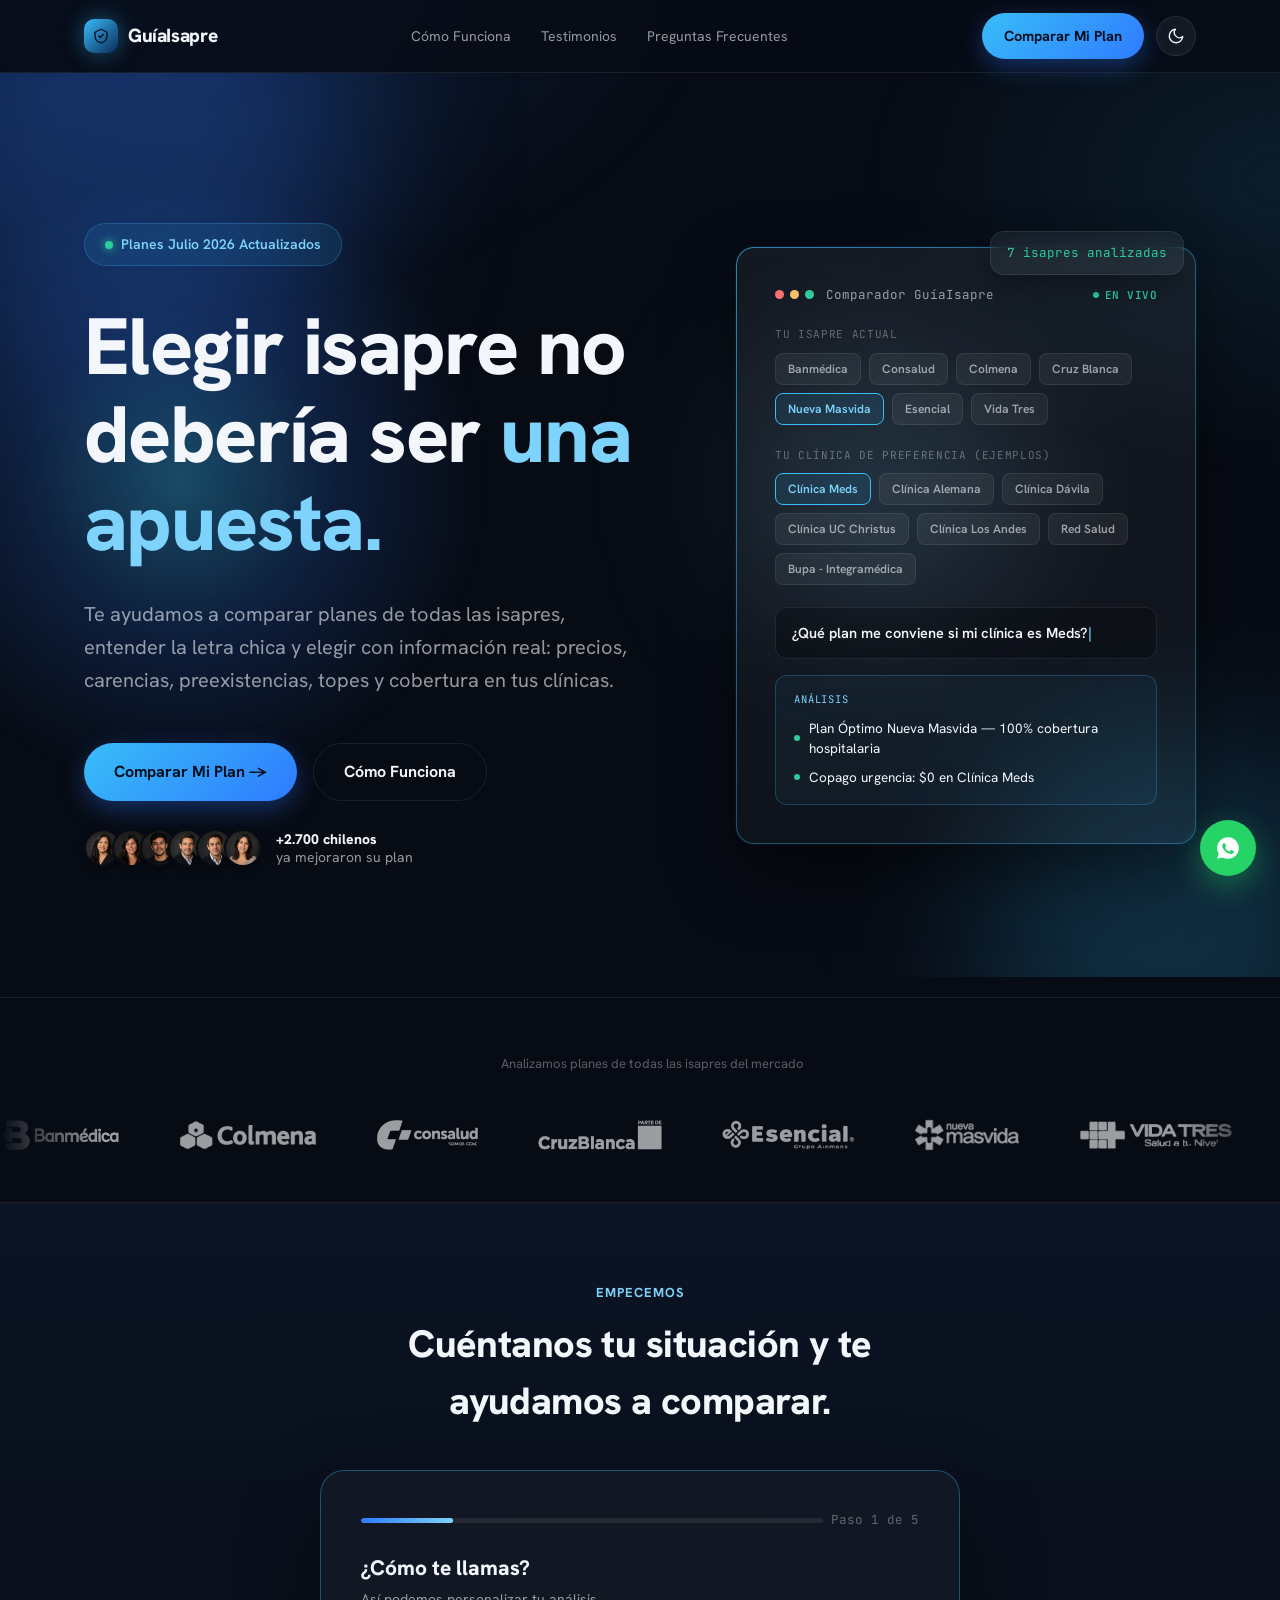
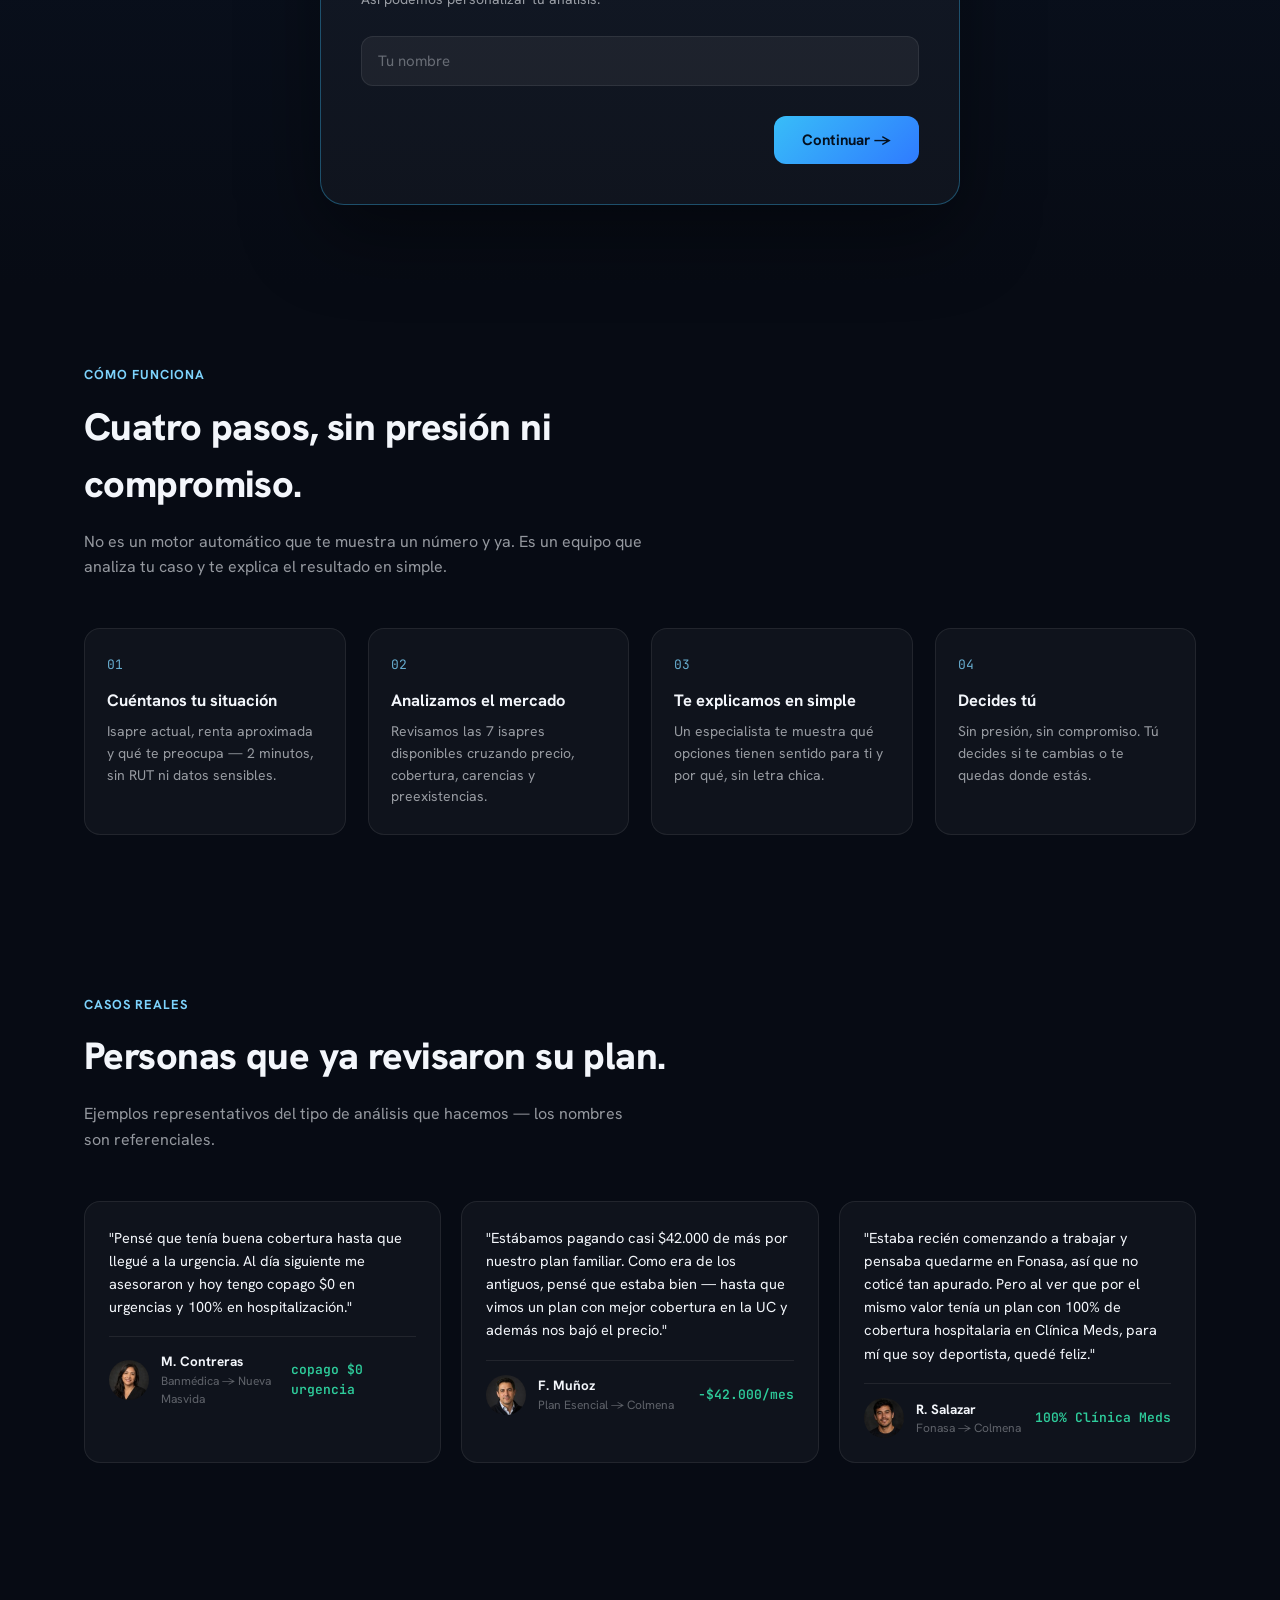
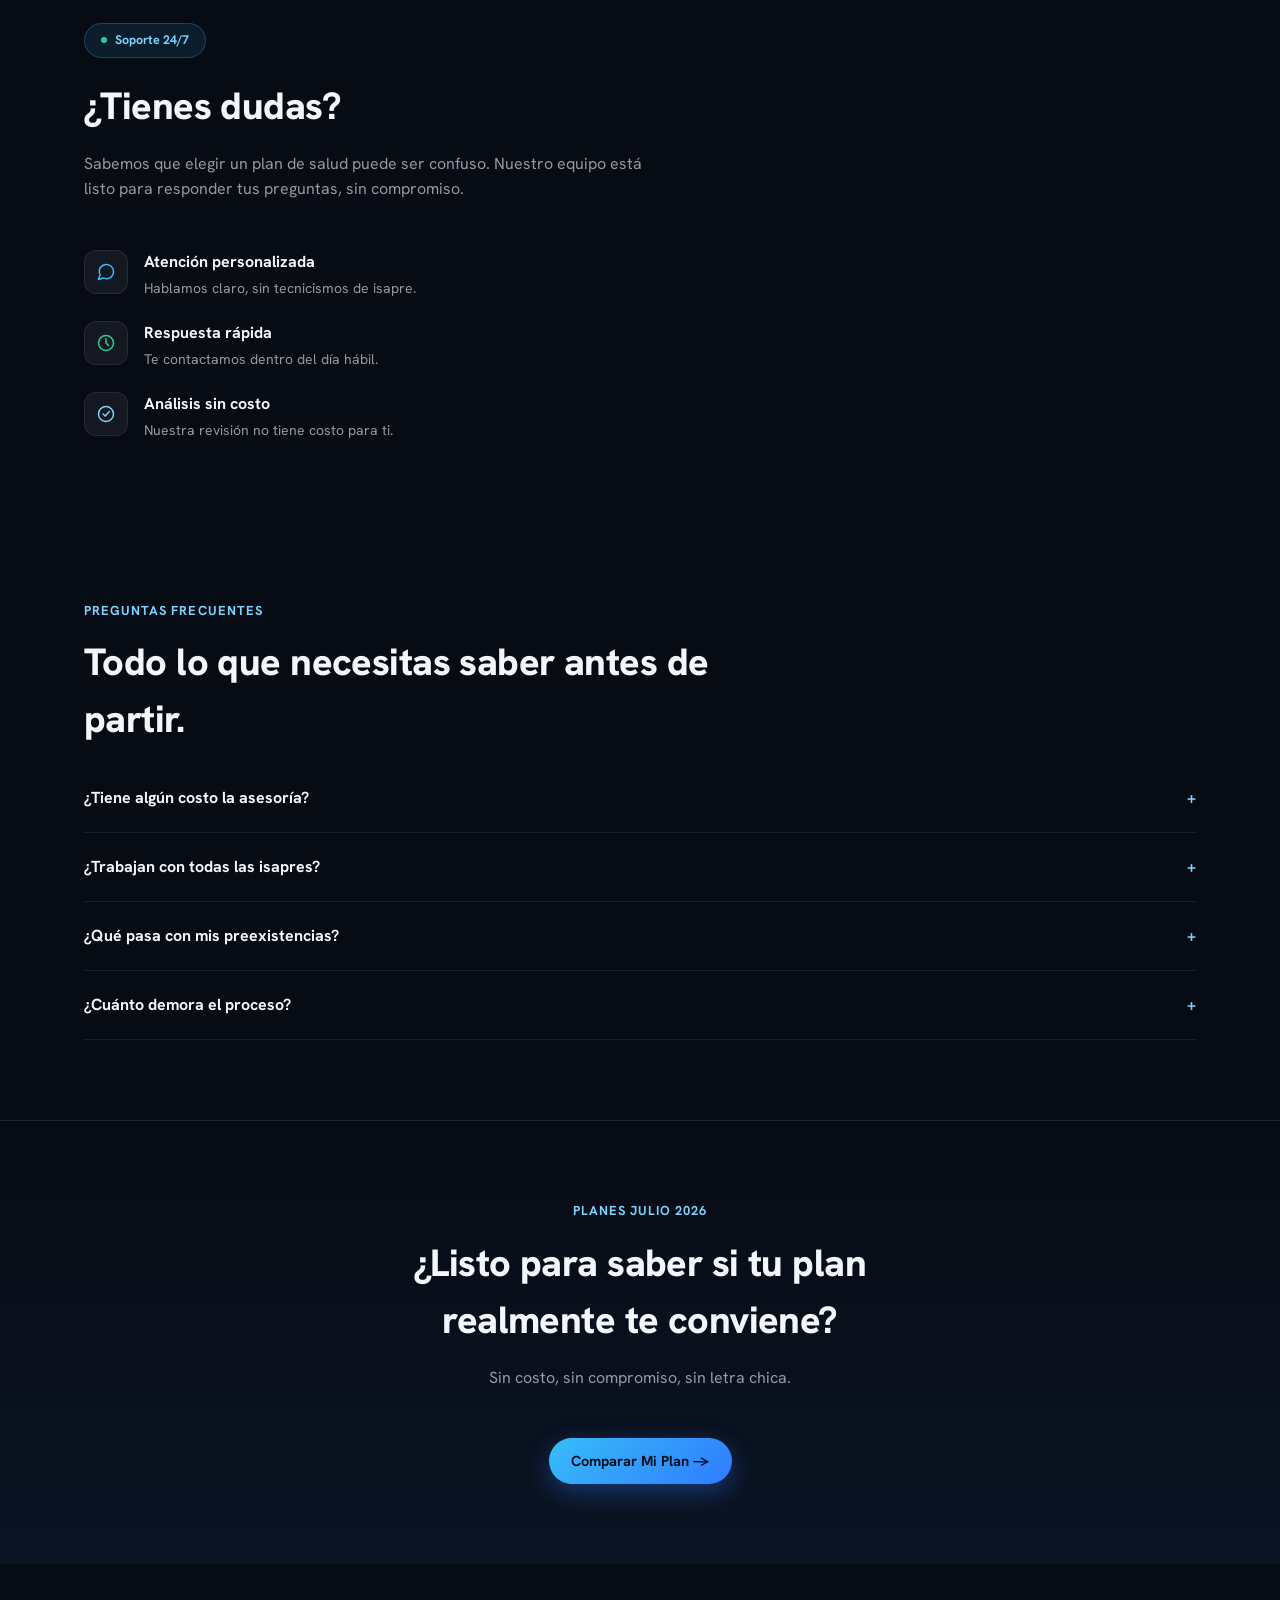
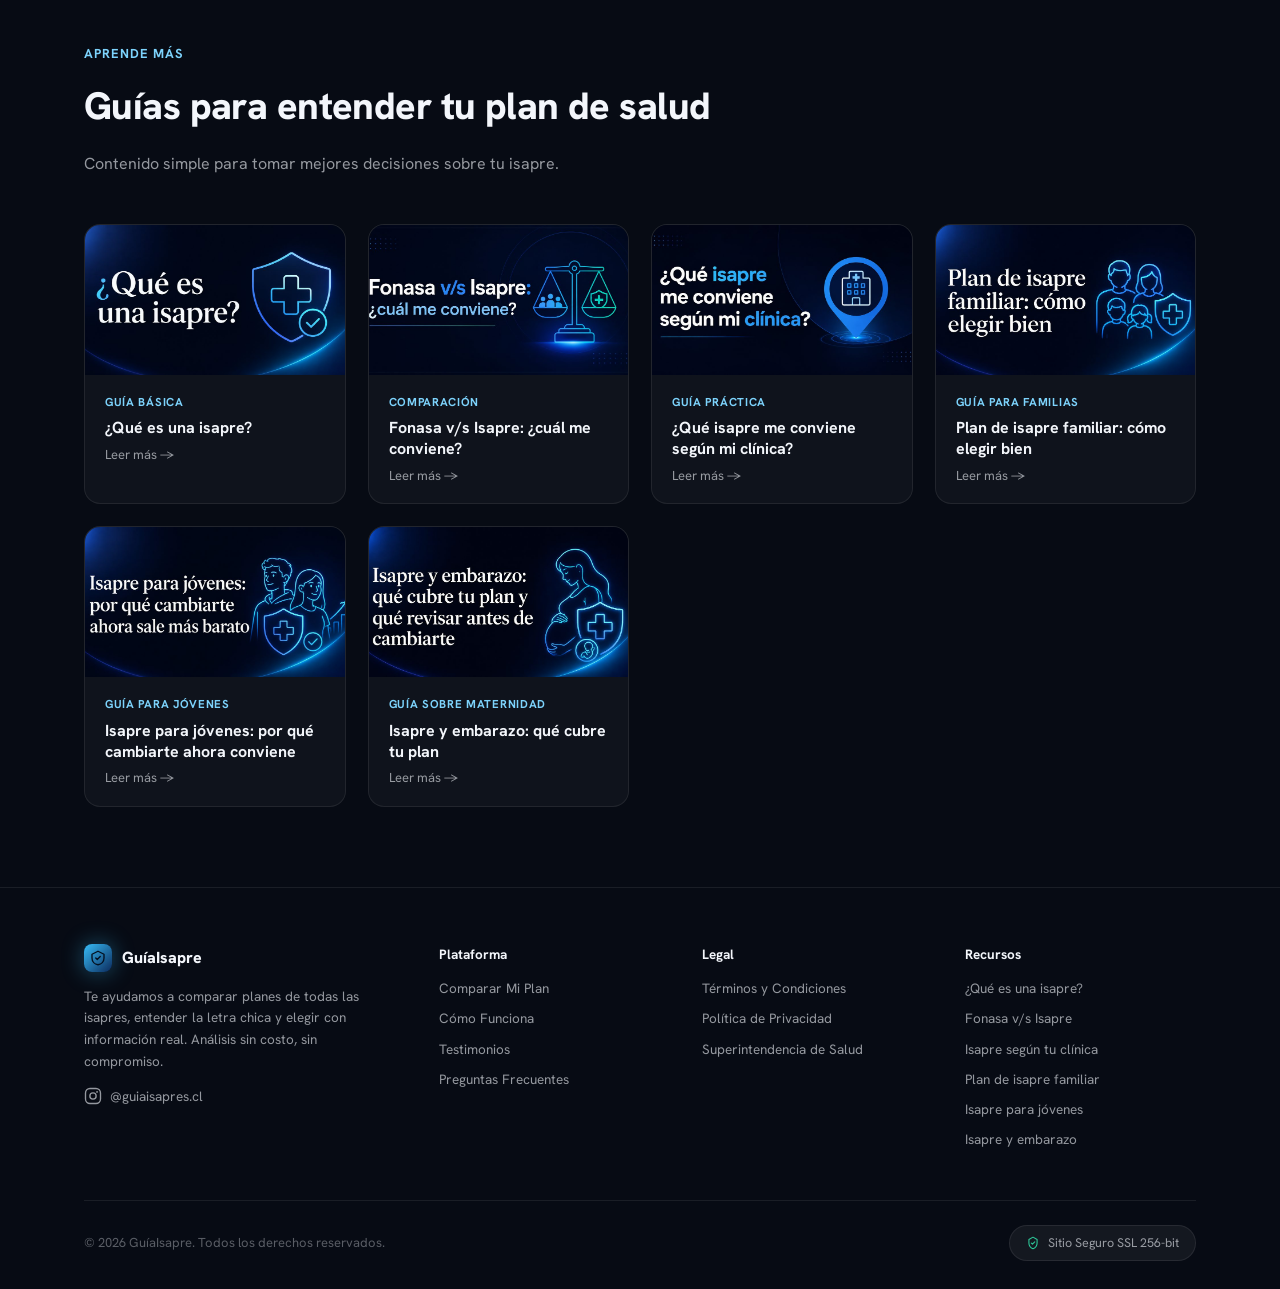
==== index.html @ 4c0edc44 "Agregar campo edad como primera pregunta del Paso 2 del wizard Input numerico requerido (18-99) ante" ====
<!DOCTYPE html>
<html lang="es">
<head>
<meta charset="UTF-8">
<meta name="viewport" content="width=device-width, initial-scale=1.0">
<meta name="description" content="GuíaIsapre — Compara todas las isapres del mercado con información real: precios, carencias, preexistencias, topes y cobertura en tus clínicas. Planes Julio 2026 actualizados.">
<title>GuíaIsapre — Elegir isapre no debería ser una apuesta</title>
<link rel="preconnect" href="https://fonts.googleapis.com">
<link rel="preconnect" href="https://fonts.gstatic.com" crossorigin>
<link href="https://fonts.googleapis.com/css2?family=Hanken+Grotesk:wght@300;400;500;600;700;800;900&family=JetBrains+Mono:wght@400;500&display=swap" rel="stylesheet">
<style>
:root{
  --bg:#070B14; --bg2:#0B1424; --panel:rgba(255,255,255,0.035); --panel2:rgba(255,255,255,0.055);
  --border:rgba(255,255,255,0.08); --border-b:rgba(56,189,248,0.35);
  --blue:#2F7BFF; --blue2:#38BDF8; --blue3:#7DD3FC; --blue-deep:#0B2A5C;
  --mint:#2ECC9B; --amber:#FBBF6B; --red:#F87171;
  --text:#F3F6FB; --muted:rgba(243,246,251,0.6); --muted2:rgba(243,246,251,0.35);
  --max:1160px; --font:"Hanken Grotesk",sans-serif; --mono:"JetBrains Mono",monospace;
  --radius:18px;
}
body.light-theme{
  --bg:#FFFFFF; --bg2:#FFFFFF; --panel:rgba(11,20,36,0.03); --panel2:rgba(11,20,36,0.045);
  --border:rgba(11,20,36,0.09); --border-b:rgba(47,123,255,0.35);
  --text:#0B1424; --muted:rgba(30,64,120,.75); --muted2:rgba(30,64,120,.5);
}
body.light-theme .plan-btn,
body.light-theme .btn-primary,
body.light-theme .plan-tag,
body.light-theme .toggle-btn.active{color:#fff}
*{margin:0;padding:0;box-sizing:border-box}
html{scroll-behavior:smooth}
body{background:var(--bg);color:var(--text);font-family:var(--font);line-height:1.5;overflow-x:hidden;-webkit-font-smoothing:antialiased}
body::before{content:"";position:fixed;inset:0;pointer-events:none;z-index:0;
  background:radial-gradient(ellipse 900px 600px at 15% -5%, rgba(47,123,255,.16), transparent 60%),
             radial-gradient(ellipse 700px 500px at 100% 20%, rgba(56,189,248,.10), transparent 60%);
}
body.light-theme::before{
  opacity:1;
  background:radial-gradient(ellipse 900px 600px at 15% -5%, rgba(47,123,255,.14), transparent 65%),
             radial-gradient(ellipse 700px 500px at 100% 20%, rgba(56,189,248,.10), transparent 65%);
}
body.light-theme .hero-glow{opacity:.55}
body.light-theme .glow-1{background:rgba(47,123,255,.22)}
body.light-theme .glow-2{background:rgba(56,189,248,.18)}
body.light-theme .glow-3{background:rgba(125,211,252,.16)}
body.light-theme .text-burst{opacity:.45;background:radial-gradient(circle, rgba(56,189,248,.28) 0%, rgba(47,123,255,.12) 35%, transparent 68%)}
body.light-theme .form-section{background:linear-gradient(180deg,#EAF3FF,#FFFFFF)}
body.light-theme .badge{background:rgba(47,123,255,.12);border-color:rgba(47,123,255,.3)}
body.light-theme .badge{color:#1D4ED8}
.wrap{max-width:var(--max);margin:0 auto;padding:0 24px;position:relative;z-index:2}
a{color:inherit;text-decoration:none}
[id]{scroll-margin-top:90px}
img,svg{display:block}
button{font-family:var(--font)}

/* NAV */
nav{position:sticky;top:0;z-index:50;backdrop-filter:blur(16px);background:rgba(7,11,20,.75);border-bottom:1px solid var(--border)}
body.light-theme nav{background:rgba(255,255,255,.85)}
.nav-inner{display:flex;align-items:center;justify-content:space-between;height:72px}
.logo{display:flex;align-items:center;gap:10px;font-weight:800;font-size:19px;letter-spacing:-.02em}
.logo-mark{width:34px;height:34px;border-radius:10px;background:linear-gradient(135deg,var(--blue2),var(--blue-deep));display:grid;place-items:center;box-shadow:0 0 22px rgba(56,189,248,.4)}
.logo-mark svg{width:18px;height:18px}
.nav-links{display:flex;align-items:center;gap:30px}
.nav-links a{font-size:14px;color:var(--muted);transition:color .2s}
.nav-links a:hover{color:var(--text)}
.nav-cta{display:flex;align-items:center;gap:12px}
.theme-toggle{width:40px;height:40px;border-radius:50%;border:1px solid var(--border);background:var(--panel2);color:var(--text);display:grid;place-items:center;cursor:pointer;transition:all .2s}
.theme-toggle:hover{border-color:var(--border-b)}
.theme-toggle svg{width:18px;height:18px}
.btn{display:inline-flex;align-items:center;gap:8px;font-weight:700;font-size:14.5px;border-radius:999px;padding:12px 22px;cursor:pointer;border:none;transition:all .2s;white-space:nowrap}
.btn-primary{background:linear-gradient(135deg,var(--blue2),var(--blue));color:#04101F;box-shadow:0 8px 24px rgba(47,123,255,.35)}
.btn-primary:hover{transform:translateY(-1px);box-shadow:0 10px 30px rgba(47,123,255,.5)}
.btn-ghost{background:transparent;color:var(--text);border:1px solid var(--border)}
.btn-ghost:hover{border-color:var(--border-b);background:var(--panel)}
@media(max-width:860px){.nav-links{display:none}}

/* HERO */
.hero{padding:150px 0 110px;position:relative;overflow:hidden;min-height:92vh;display:flex;align-items:center}
.hero-glow{position:absolute;border-radius:50%;filter:blur(80px);pointer-events:none;z-index:0}
.glow-1{width:480px;height:480px;background:rgba(47,123,255,.28);top:-160px;left:-120px;animation:float1 14s ease-in-out infinite}
.glow-2{width:380px;height:380px;background:rgba(56,189,248,.2);bottom:-140px;right:-80px;animation:float2 17s ease-in-out infinite}
.glow-3{width:280px;height:280px;background:rgba(125,211,252,.16);top:30%;right:20%;animation:float3 20s ease-in-out infinite}
.text-burst{position:absolute;width:640px;height:640px;left:-140px;top:10%;background:radial-gradient(circle, rgba(56,189,248,.35) 0%, rgba(47,123,255,.16) 35%, transparent 68%);pointer-events:none;z-index:0;animation:pulse 6s ease-in-out infinite}
@keyframes pulse{0%,100%{opacity:.7;transform:scale(1)}50%{opacity:1;transform:scale(1.08)}}
@keyframes float1{0%,100%{transform:translate(0,0)}50%{transform:translate(40px,50px)}}
@keyframes float2{0%,100%{transform:translate(0,0)}50%{transform:translate(-35px,-40px)}}
@keyframes float3{0%,100%{transform:translate(0,0) scale(1)}50%{transform:translate(-25px,30px) scale(1.15)}}
.particles{position:absolute;inset:0;z-index:0;pointer-events:none}
.particle{position:absolute;border-radius:50%;background:var(--blue3);opacity:0;animation:drift linear infinite}
@keyframes drift{
  0%{opacity:0;transform:translateY(0)}
  10%{opacity:.7}
  90%{opacity:.5}
  100%{opacity:0;transform:translateY(-140px)}
}
.hero-grid{display:grid;grid-template-columns:1.1fr .9fr;gap:70px;align-items:center;position:relative;z-index:2}
@media(max-width:960px){.hero-grid{grid-template-columns:1fr}}
.badge{display:inline-flex;align-items:center;gap:8px;font-size:14px;font-weight:600;color:var(--blue3);background:rgba(56,189,248,.1);border:1px solid rgba(56,189,248,.25);padding:10px 20px;border-radius:999px;margin-bottom:36px}
.badge .dot{width:8px;height:8px;border-radius:50%;background:var(--mint);box-shadow:0 0 8px var(--mint)}
h1{font-size:clamp(44px,6.4vw,80px);font-weight:800;line-height:1.1;letter-spacing:-.02em;margin-bottom:32px}
h1 .accent{color:var(--blue3)}
.hero p.sub{font-size:20px;color:var(--muted);max-width:560px;margin-bottom:46px;line-height:1.65}
.hero-ctas{display:flex;gap:16px;flex-wrap:wrap;margin-bottom:8px}
.hero-ctas .btn{padding:16px 30px;font-size:16px}
.social-proof{display:flex;align-items:center;gap:14px;margin-top:28px}
.social-proof .avatars{display:flex}
.social-proof .avatars img{width:38px;height:38px;border-radius:50%;object-fit:cover;border:2px solid var(--bg);margin-left:-10px;box-shadow:0 2px 6px rgba(0,0,0,.4)}
.social-proof .avatars img:first-child{margin-left:0}
.social-proof-text{font-size:14px;color:var(--muted);line-height:1.3}
.social-proof-text strong{color:var(--text);font-weight:800}

/* PLAN CARD */
.card-wrap{position:relative}
.plan-card{background:linear-gradient(180deg,var(--panel2),var(--panel));border:1px solid var(--border-b);border-radius:var(--radius);padding:38px;box-shadow:0 30px 70px rgba(0,0,0,.45),0 0 0 1px rgba(56,189,248,.06);max-width:460px;margin-left:auto;position:relative}
.plan-card::before{content:"";position:absolute;inset:-1px;border-radius:var(--radius);padding:1px;background:linear-gradient(135deg,rgba(56,189,248,.5),transparent 60%);-webkit-mask:linear-gradient(#000 0 0) content-box,linear-gradient(#000 0 0);-webkit-mask-composite:xor;mask-composite:exclude;pointer-events:none}
.plan-toggle{display:flex;gap:6px;background:rgba(255,255,255,.04);border:1px solid var(--border);border-radius:12px;padding:5px;margin-bottom:22px}
.toggle-btn{flex:1;background:transparent;border:none;border-radius:9px;padding:10px 8px;font-size:12.5px;font-weight:700;color:var(--muted);cursor:pointer;transition:all .2s;font-family:var(--font)}
.toggle-btn.active{background:linear-gradient(135deg,var(--blue2),var(--blue));color:#04101F}
.plan-title,.plan-price .num,.plan-items{transition:opacity .2s ease}
.fade{opacity:0}

/* TERMINAL WIDGET */
.term-top{display:flex;align-items:center;gap:12px;margin-bottom:22px}
.term-dots{display:flex;gap:6px}
.term-dots span{width:9px;height:9px;border-radius:50%;background:rgba(255,255,255,.18)}
.term-dots span:nth-child(1){background:#F87171}
.term-dots span:nth-child(2){background:#FBBF6B}
.term-dots span:nth-child(3){background:#2ECC9B}
.term-title{font-family:var(--mono);font-size:12.5px;color:var(--muted);flex:1}
.term-live{display:flex;align-items:center;gap:6px;font-family:var(--mono);font-size:11px;font-weight:600;color:var(--mint);letter-spacing:.04em}
.live-dot{width:6px;height:6px;border-radius:50%;background:var(--mint);animation:blink 1.4s ease-in-out infinite}
@keyframes blink{0%,100%{opacity:1}50%{opacity:.25}}
.term-label{font-family:var(--mono);font-size:11px;color:var(--muted2);letter-spacing:.06em;margin-bottom:10px}
.isapre-tabs{display:flex;gap:8px;flex-wrap:wrap;margin-bottom:22px}
.tab-chip{background:var(--panel2);border:1px solid var(--border);border-radius:8px;padding:7px 12px;font-size:12px;font-weight:600;color:var(--muted);cursor:pointer;transition:all .2s;font-family:var(--font)}
.tab-chip.active{border-color:var(--blue2);color:var(--blue3);background:rgba(56,189,248,.1)}
#isapreTabsTop .tab-chip{cursor:default}
.term-question{background:rgba(0,0,0,.25);border:1px solid var(--border);border-radius:12px;padding:14px 16px;font-size:14.5px;font-weight:600;color:var(--text);margin-bottom:16px;min-height:24px}
body.light-theme .term-question{background:rgba(11,20,36,.04)}
.q-mark{color:var(--blue3);font-weight:800;margin-right:6px}
.cursor{display:inline-block;color:var(--blue3);animation:blink 1s step-end infinite;margin-left:1px}
.term-answer{border:1px solid rgba(56,189,248,.25);background:rgba(56,189,248,.05);border-radius:12px;padding:16px 18px;min-height:110px}
.term-answer-label{font-family:var(--mono);font-size:10.5px;color:var(--blue3);letter-spacing:.08em;margin-bottom:10px}
.answer-lines{display:flex;flex-direction:column;gap:9px}
.answer-line{display:flex;align-items:center;gap:9px;font-size:13.5px;color:var(--text);opacity:0;transform:translateY(4px);animation:lineIn .4s ease forwards}
@keyframes lineIn{to{opacity:1;transform:translateY(0)}}
.answer-line .dot-ok{width:6px;height:6px;border-radius:50%;background:var(--mint);flex-shrink:0}
.plan-name{font-size:12.5px;color:var(--muted);text-transform:uppercase;letter-spacing:.06em;font-weight:600;margin-bottom:4px}
.plan-title-row{display:flex;justify-content:space-between;align-items:flex-end;margin-bottom:20px}
.plan-title{font-size:22px;font-weight:800}
.plan-price{text-align:right}
.plan-price .num{font-family:var(--mono);font-size:22px;font-weight:600;color:var(--blue3)}
.plan-price .per{font-size:12px;color:var(--muted2);display:block}
.plan-items{display:flex;flex-direction:column;gap:12px;margin-bottom:20px}
.plan-item{display:flex;align-items:center;gap:10px;font-size:14px;color:var(--text)}
.plan-check{width:20px;height:20px;border-radius:50%;background:rgba(46,204,155,.15);display:grid;place-items:center;flex-shrink:0}
.plan-check svg{width:11px;height:11px}
.plan-btn{width:100%;background:linear-gradient(135deg,var(--blue2),var(--blue));border:none;border-radius:12px;padding:13px;font-size:14.5px;font-weight:700;color:#04101F;display:flex;align-items:center;justify-content:center;gap:8px;cursor:pointer;box-shadow:0 8px 20px rgba(47,123,255,.3);transition:all .2s}
.plan-btn:hover{transform:translateY(-1px);box-shadow:0 10px 26px rgba(47,123,255,.45)}
.floater{position:absolute;background:var(--panel2);border:1px solid var(--border);border-radius:14px;padding:12px 16px;font-size:12.5px;color:var(--muted);backdrop-filter:blur(10px);box-shadow:0 10px 30px rgba(0,0,0,.35)}
.floater-1{top:-18px;left:-24px;display:flex;align-items:center;gap:8px}
.floater-1 .x{color:var(--red);font-weight:800}
.floater-2{top:-16px;right:12px;font-family:var(--mono);color:var(--mint)}
@media(max-width:960px){.plan-card{margin:0 auto}.floater{display:none}}

/* SECTION SHARED */
section{padding:80px 0}
.eyebrow{font-size:13px;font-weight:700;color:var(--blue3);text-transform:uppercase;letter-spacing:.08em;margin-bottom:14px}
h2{font-size:clamp(26px,3.4vw,38px);font-weight:800;letter-spacing:-.015em;margin-bottom:16px;max-width:640px}
.section-sub{color:var(--muted);font-size:16px;max-width:560px;margin-bottom:48px;line-height:1.6}

/* COMO FUNCIONA */
.steps{display:grid;grid-template-columns:repeat(4,1fr);gap:22px}
@media(max-width:960px){.steps{grid-template-columns:1fr 1fr}}
@media(max-width:560px){.steps{grid-template-columns:1fr}}
.step{background:var(--panel);border:1px solid var(--border);border-radius:16px;padding:26px 22px;position:relative}
.step-num{font-family:var(--mono);font-size:13px;color:var(--blue3);margin-bottom:14px;opacity:.8}
.step h3{font-size:16.5px;font-weight:700;margin-bottom:8px}
.step p{font-size:14px;color:var(--muted);line-height:1.55}

/* ISAPRES STRIP */
.isapre-strip{border-top:1px solid var(--border);border-bottom:1px solid var(--border);padding:56px 0 50px;margin-top:20px;overflow:hidden}
.isapre-strip .wrap{display:flex;align-items:center;gap:28px;flex-wrap:wrap;justify-content:space-between;margin-bottom:44px}
.isapre-strip .label{font-size:13px;color:var(--muted2);white-space:nowrap;padding-left:24px;text-align:center;width:100%}
.marquee-outer{overflow:hidden;width:100%;mask-image:linear-gradient(90deg,transparent,#000 8%,#000 92%,transparent);-webkit-mask-image:linear-gradient(90deg,transparent,#000 8%,#000 92%,transparent)}
.marquee-track{display:flex;align-items:center;gap:56px;width:max-content;animation:marquee 22s linear infinite}
.marquee-track img{height:34px;width:auto;filter:brightness(0) invert(1);opacity:.6;transition:opacity .2s;flex-shrink:0}
body.light-theme .marquee-track img{filter:brightness(0) invert(0);opacity:.55}
body.light-theme .opt,
body.light-theme .step,
body.light-theme .test-card,
body.light-theme .blog-card,
body.light-theme .tab-chip,
body.light-theme .form-shell,
body.light-theme .plan-card,
body.light-theme .term-answer,
body.light-theme .faq-item,
body.light-theme .field-input,
body.light-theme .dudas-icon,
body.light-theme .theme-toggle{
  background:rgba(47,123,255,.05);
  border-color:rgba(47,123,255,.18);
  box-shadow:0 2px 10px rgba(47,123,255,.05);
}
body.light-theme .opt.selected{background:rgba(47,123,255,.06);border-color:var(--blue2);box-shadow:0 0 0 1px var(--blue2) inset}
body.light-theme .tab-chip.active{background:rgba(47,123,255,.08);border-color:var(--blue2)}
body.light-theme .isapre-strip{border-color:rgba(11,20,36,.08)}
.marquee-track img:hover{opacity:.95}
@keyframes marquee{from{transform:translateX(0)}to{transform:translateX(-50%)}}

/* FORM */
.form-section{background:linear-gradient(180deg,var(--bg2),var(--bg))}
.form-shell{max-width:640px;margin:0 auto;background:var(--panel);border:1px solid var(--border-b);border-radius:24px;padding:40px;box-shadow:0 30px 80px rgba(0,0,0,.4)}
@media(max-width:640px){.form-shell{padding:26px 20px}}
.progress-row{display:flex;align-items:center;gap:8px;margin-bottom:8px}
.progress-bar{flex:1;height:5px;border-radius:99px;background:rgba(255,255,255,.08);overflow:hidden}
.progress-fill{height:100%;background:linear-gradient(90deg,var(--blue),var(--blue3));border-radius:99px;transition:width .35s ease}
.progress-label{font-family:var(--mono);font-size:12.5px;color:var(--muted2);white-space:nowrap}
.step-title{font-size:21px;font-weight:800;margin:22px 0 6px}
.step-desc{font-size:14px;color:var(--muted);margin-bottom:26px}
.option-grid{display:grid;grid-template-columns:1fr 1fr;gap:12px;margin-bottom:8px}
@media(max-width:480px){.option-grid{grid-template-columns:1fr}}
.opt{border:1px solid var(--border);background:var(--panel2);border-radius:14px;padding:16px 18px;cursor:pointer;font-size:14.5px;font-weight:600;color:var(--text);transition:all .15s;text-align:left;display:flex;align-items:center;justify-content:space-between}
.opt:hover{border-color:var(--border-b)}
.opt.selected{border-color:var(--blue2);background:rgba(56,189,248,.1);box-shadow:0 0 0 1px var(--blue2) inset}
.opt .check{width:18px;height:18px;border-radius:50%;border:1.5px solid var(--muted2);flex-shrink:0}
.opt.selected .check{border-color:var(--blue2);background:var(--blue2);position:relative}
.opt.selected .check::after{content:"";position:absolute;inset:4px;border-radius:50%;background:#04101F}
.field-group{margin-bottom:18px}
.field-label{font-size:13.5px;font-weight:600;color:var(--muted);margin-bottom:8px;display:block}
.field-input{width:100%;background:var(--panel2);border:1px solid var(--border);border-radius:12px;padding:14px 16px;color:var(--text);font-size:15px;font-family:var(--font)}
.field-input:focus{outline:none;border-color:var(--blue2)}
.field-input::placeholder{color:var(--muted2)}
.note-box{display:flex;gap:10px;background:rgba(46,204,155,.08);border:1px solid rgba(46,204,155,.25);border-radius:12px;padding:12px 14px;font-size:13px;color:var(--muted);margin-top:6px}
.form-nav{display:flex;justify-content:space-between;align-items:center;margin-top:30px;gap:14px}
.btn-back{background:transparent;color:var(--muted);border:none;font-size:14px;font-weight:600;cursor:pointer;display:flex;align-items:center;gap:6px}
.btn-back:hover{color:var(--text)}
.btn-next{background:linear-gradient(135deg,var(--blue2),var(--blue));color:#04101F;border:none;border-radius:12px;padding:14px 28px;font-weight:700;font-size:15px;cursor:pointer;display:flex;align-items:center;gap:8px;transition:all .15s}
.btn-next:hover{transform:translateY(-1px)}
.btn-next:disabled{cursor:not-allowed}
.form-step{display:none}
.form-step.active{display:block;animation:fadeIn .35s ease}
@keyframes fadeIn{from{opacity:0;transform:translateY(8px)}to{opacity:1;transform:translateY(0)}}

.confirm-screen{text-align:center;padding:20px 0}
.confirm-icon{width:64px;height:64px;border-radius:50%;background:rgba(46,204,155,.12);border:1px solid rgba(46,204,155,.3);display:grid;place-items:center;margin:0 auto 22px}
.confirm-icon svg{width:28px;height:28px}
.confirm-screen h3{font-size:22px;font-weight:800;margin-bottom:10px}
.confirm-screen p{color:var(--muted);font-size:15px;max-width:400px;margin:0 auto}

/* TESTIMONIOS */
.test-grid{display:grid;grid-template-columns:repeat(3,1fr);gap:20px}
@media(max-width:900px){.test-grid{grid-template-columns:1fr}}
.test-card{background:var(--panel);border:1px solid var(--border);border-radius:16px;padding:24px}
.test-avatar{width:40px;height:40px;border-radius:50%;object-fit:cover;flex-shrink:0}
.test-meta-left{display:flex;align-items:center;gap:12px}
.test-quote{font-size:14.5px;color:var(--text);line-height:1.6;margin-bottom:18px}
.test-meta{display:flex;justify-content:space-between;align-items:center;border-top:1px solid var(--border);padding-top:14px}
.test-name{font-size:13.5px;font-weight:700}
.test-move{font-size:12px;color:var(--muted2)}
.test-result{font-family:var(--mono);font-size:13px;color:var(--mint);font-weight:600}

/* FAQ */
.faq-item{border-bottom:1px solid var(--border);padding:22px 0;cursor:pointer}
.faq-q{display:flex;justify-content:space-between;align-items:center;font-size:16px;font-weight:700}
.faq-icon{transition:transform .2s;color:var(--blue3);flex-shrink:0;margin-left:16px}
.faq-item.open .faq-icon{transform:rotate(45deg)}
.faq-a{max-height:0;overflow:hidden;transition:max-height .3s ease}
.faq-a p{color:var(--muted);font-size:14.5px;line-height:1.6;padding-top:14px;max-width:640px}
.faq-item.open .faq-a{max-height:300px}

/* TIENES DUDAS */
.dudas-badge{display:inline-flex;align-items:center;gap:8px;font-size:12.5px;font-weight:700;color:var(--blue3);background:rgba(56,189,248,.1);border:1px solid rgba(56,189,248,.25);padding:7px 16px;border-radius:999px;margin-bottom:20px}
.dudas-badge .dot{width:6px;height:6px;border-radius:50%;background:var(--mint)}
.dudas-list{display:flex;flex-direction:column;gap:22px;margin-top:32px;max-width:560px}
.dudas-item{display:flex;gap:16px;align-items:flex-start}
.dudas-icon{width:44px;height:44px;border-radius:12px;background:var(--panel2);border:1px solid var(--border);display:grid;place-items:center;flex-shrink:0}
.dudas-icon svg{width:20px;height:20px}
.dudas-item h3{font-size:16px;font-weight:700;margin-bottom:4px}
.dudas-item p{font-size:14px;color:var(--muted);margin:0}
.final-cta{text-align:center;background:linear-gradient(180deg,var(--bg),var(--bg2));border-top:1px solid var(--border)}
.final-cta h2{margin:0 auto 16px;max-width:600px}
.final-cta .section-sub{margin-left:auto;margin-right:auto}

/* BLOG */
.blog-grid{display:grid;grid-template-columns:repeat(auto-fit,minmax(260px,1fr));gap:22px}
@media(max-width:900px){.blog-grid{grid-template-columns:1fr}}
.blog-card{background:var(--panel);border:1px solid var(--border);border-radius:16px;overflow:hidden;display:block;transition:border-color .2s,transform .2s}
.blog-card:hover{border-color:var(--border-b);transform:translateY(-3px)}
.blog-card img{width:100%;height:150px;object-fit:cover;display:block}
.blog-card-body{padding:18px 20px}
.blog-card-eyebrow{font-size:11.5px;font-weight:700;color:var(--blue3);text-transform:uppercase;letter-spacing:.06em;margin-bottom:8px}
.blog-card h3{font-size:16px;font-weight:700;color:var(--text);margin-bottom:6px;line-height:1.3}
.blog-card .arrow{font-size:13px;color:var(--muted)}

footer{border-top:1px solid var(--border);padding:56px 0 28px;font-size:13px;color:var(--muted2)}
.footer-grid{display:grid;grid-template-columns:1.4fr 1fr 1fr 1fr;gap:32px;margin-bottom:40px}
@media(max-width:800px){.footer-grid{grid-template-columns:1fr 1fr}}
.footer-brand{display:flex;align-items:center;gap:10px;font-weight:800;font-size:16px;color:var(--text);margin-bottom:14px}
.footer-brand .logo-mark{width:28px;height:28px;border-radius:8px}
.footer-col h4{font-size:13.5px;font-weight:700;color:var(--text);margin-bottom:14px}
.footer-col a{display:block;font-size:13.5px;color:var(--muted);margin-bottom:10px;transition:color .2s}
.footer-col a:hover{color:var(--blue3)}
.footer-desc{font-size:13.5px;color:var(--muted);line-height:1.6;max-width:280px}
.footer-bottom{border-top:1px solid var(--border);padding-top:24px;display:flex;justify-content:space-between;align-items:center;flex-wrap:wrap;gap:14px}
.ssl-badge{display:inline-flex;align-items:center;gap:8px;font-size:12.5px;color:var(--muted);background:var(--panel2);border:1px solid var(--border);padding:8px 16px;border-radius:999px}

/* WHATSAPP FLOAT */
.wa-float{position:fixed;bottom:24px;right:24px;width:56px;height:56px;border-radius:50%;background:#25D366;display:grid;place-items:center;box-shadow:0 10px 30px rgba(37,211,102,.4);z-index:60;cursor:pointer}
.wa-float svg{width:26px;height:26px}
</style>
<!-- Google tag (gtag.js) -->
<script async src="https://www.googletagmanager.com/gtag/js?id=AW-18312060309"></script>
<script>
  window.dataLayer = window.dataLayer || [];
  function gtag(){dataLayer.push(arguments);}
  gtag('js', new Date());
  gtag('config', 'AW-18312060309');
</script>
</head>
<body>

<nav>
  <div class="wrap nav-inner">
    <div class="logo">
      <div class="logo-mark">
        <svg viewBox="0 0 24 24" fill="none"><path d="M12 3L4 7v5c0 5 3.5 8.5 8 9 4.5-.5 8-4 8-9V7l-8-4z" stroke="#04101F" stroke-width="1.8" stroke-linejoin="round"/><path d="M9 12l2 2 4-4" stroke="#04101F" stroke-width="1.8" stroke-linecap="round" stroke-linejoin="round"/></svg>
      </div>
      GuíaIsapre
    </div>
    <div class="nav-links">
      <a href="#como-funciona">Cómo Funciona</a>
      <a href="#testimonios">Testimonios</a>
      <a href="#faq">Preguntas Frecuentes</a>
    </div>
    <div class="nav-cta">
      <a href="#formulario" class="btn btn-primary">Comparar Mi Plan</a>
      <button class="theme-toggle" id="themeToggle" aria-label="Cambiar tema" onclick="toggleTheme()">
        <svg id="iconMoon" viewBox="0 0 24 24" fill="none"><path d="M21 12.8A9 9 0 1 1 11.2 3 7 7 0 0 0 21 12.8z" stroke="currentColor" stroke-width="1.8" stroke-linecap="round" stroke-linejoin="round"/></svg>
        <svg id="iconSun" viewBox="0 0 24 24" fill="none" style="display:none"><circle cx="12" cy="12" r="4.5" stroke="currentColor" stroke-width="1.8"/><path d="M12 2v2.5M12 19.5V22M4.2 4.2l1.8 1.8M18 18l1.8 1.8M2 12h2.5M19.5 12H22M4.2 19.8L6 18M18 6l1.8-1.8" stroke="currentColor" stroke-width="1.8" stroke-linecap="round"/></svg>
      </button>
    </div>
  </div>
</nav>

<section class="hero">
  <div class="hero-glow glow-1"></div>
  <div class="hero-glow glow-2"></div>
  <div class="hero-glow glow-3"></div>
  <div class="text-burst"></div>
  <div class="particles" id="particles"></div>
  <div class="wrap hero-grid">
    <div>
      <div class="badge"><span class="dot"></span> Planes Julio 2026 Actualizados</div>
      <h1>Elegir isapre no debería ser <span class="accent">una apuesta.</span></h1>
      <p class="sub">Te ayudamos a comparar planes de todas las isapres, entender la letra chica y elegir con información real: precios, carencias, preexistencias, topes y cobertura en tus clínicas.</p>
      <div class="hero-ctas">
        <a href="#formulario" class="btn btn-primary">Comparar Mi Plan →</a>
        <a href="#como-funciona" class="btn btn-ghost">Cómo Funciona</a>
      </div>
      <div class="social-proof">
        <div class="avatars">
          <img src="[data-uri]" alt="">
          <img src="[data-uri]" alt="">
          <img src="[data-uri]" alt="">
          <img src="[data-uri]" alt="">
          <img src="[data-uri]" alt="">
          <img src="[data-uri]" alt="">
        </div>
        <div class="social-proof-text"><strong>+2.700 chilenos</strong><br>ya mejoraron su plan</div>
      </div>
    </div>
    <div class="card-wrap">
      <div class="plan-card">
        <div class="term-top">
          <div class="term-dots"><span></span><span></span><span></span></div>
          <div class="term-title">Comparador GuíaIsapre</div>
          <div class="term-live"><span class="live-dot"></span>EN VIVO</div>
        </div>

        <div class="term-label">TU ISAPRE ACTUAL</div>
        <div class="isapre-tabs" id="isapreTabsTop">
          <button class="tab-chip active" data-i="0">Banmédica</button>
          <button class="tab-chip" data-i="1">Consalud</button>
          <button class="tab-chip" data-i="2">Colmena</button>
          <button class="tab-chip" data-i="3">Cruz Blanca</button>
          <button class="tab-chip" data-i="4">Nueva Masvida</button>
          <button class="tab-chip" data-i="5">Esencial</button>
          <button class="tab-chip" data-i="6">Vida Tres</button>
        </div>

        <div class="term-label">TU CLÍNICA DE PREFERENCIA (EJEMPLOS)</div>
        <div class="isapre-tabs" id="isapreTabs">
          <button class="tab-chip active" data-i="0">Clínica Meds</button>
          <button class="tab-chip" data-i="1">Clínica Alemana</button>
          <button class="tab-chip" data-i="2">Clínica Dávila</button>
          <button class="tab-chip" data-i="3">Clínica UC Christus</button>
          <button class="tab-chip" data-i="4">Clínica Los Andes</button>
          <button class="tab-chip" data-i="5">Red Salud</button>
          <button class="tab-chip" data-i="6">Bupa - Integramédica</button>
        </div>

        <div class="term-question">
          <span id="typedQuestion"></span><span class="cursor">|</span>
        </div>

        <div class="term-answer" id="termAnswer">
          <div class="term-answer-label">ANÁLISIS</div>
          <div class="answer-lines" id="answerLines"></div>
        </div>
      </div>
      <div class="floater floater-2">7 isapres analizadas</div>
    </div>
  </div>
</section>

<div class="isapre-strip">
  <div class="wrap" style="flex-direction:column;align-items:flex-start;gap:18px">
    <div class="label">Analizamos planes de todas las isapres del mercado</div>
  </div>
  <div class="marquee-outer">
    <div class="marquee-track">
      <img src="[data-uri]" alt="Banmédica">
      <img src="[data-uri]" alt="Colmena">
      <img src="[data-uri]" alt="Consalud">
      <img src="[data-uri]" alt="Cruz Blanca">
      <img src="[data-uri]" alt="Esencial">
      <img src="[data-uri]" alt="Nueva Masvida">
      <img src="[data-uri]" alt="Vida Tres">
      <img src="[data-uri]" alt="Banmédica">
      <img src="[data-uri]" alt="Colmena">
      <img src="[data-uri]" alt="Consalud">
      <img src="[data-uri]" alt="Cruz Blanca">
      <img src="[data-uri]" alt="Esencial">
      <img src="[data-uri]" alt="Nueva Masvida">
      <img src="[data-uri]" alt="Vida Tres">
    </div>
  </div>
</div>

<section class="form-section" id="formulario">
  <div class="wrap">
    <div class="eyebrow" style="text-align:center">Empecemos</div>
    <h2 style="margin:0 auto 40px;text-align:center;max-width:600px">Cuéntanos tu situación y te ayudamos a comparar.</h2>

    <div class="form-shell">
      <div id="progressArea">
        <div class="progress-row">
          <div class="progress-bar"><div class="progress-fill" id="progressFill" style="width:20%"></div></div>
          <div class="progress-label" id="progressLabel">Paso 1 de 5</div>
        </div>
      </div>

      <!-- STEP 1: Nombre -->
      <div class="form-step active" data-step="1">
        <div class="step-title">¿Cómo te llamas?</div>
        <div class="step-desc">Así podemos personalizar tu análisis.</div>
        <div class="field-group">
          <input type="text" class="field-input" id="fieldNombre" placeholder="Tu nombre">
        </div>
        <div class="form-nav" style="justify-content:flex-end">
          <button class="btn-next" id="next1" disabled onclick="goStep(2)">Continuar →</button>
        </div>
      </div>

      <!-- STEP 2: Saludo personalizado + Isapre -->
      <div class="form-step" data-step="2">
        <div class="step-title" id="greetingTitle">¡Qué bueno que estés aquí!</div>
        <div class="step-desc">Para poder ofrecerte la mejor guía necesitamos hacerte un par de preguntas.</div>
        <div class="field-group" style="margin-bottom:22px">
          <label class="field-label">¿Qué edad tienes?</label>
          <input type="number" class="field-input" id="fieldEdad" placeholder="Ej: 34" min="18" max="99">
        </div>
        <div class="field-label" style="margin-bottom:10px">¿En qué isapre estás ahora?</div>
        <div class="option-grid" id="opt-isapre">
          <button class="opt" data-value="Banmédica">Banmédica <span class="check"></span></button>
          <button class="opt" data-value="Consalud">Consalud <span class="check"></span></button>
          <button class="opt" data-value="Colmena">Colmena <span class="check"></span></button>
          <button class="opt" data-value="Cruz Blanca">Cruz Blanca <span class="check"></span></button>
          <button class="opt" data-value="Nueva Masvida">Nueva Masvida <span class="check"></span></button>
          <button class="opt" data-value="Vida Tres">Vida Tres <span class="check"></span></button>
          <button class="opt" data-value="Esencial">Esencial <span class="check"></span></button>
          <button class="opt" data-value="Fonasa / Ninguna">Fonasa / Ninguna <span class="check"></span></button>
        </div>
        <div class="form-nav">
          <button class="btn-back" onclick="goStep(1)">← Volver</button>
          <button class="btn-next" id="next2" disabled onclick="goStep(3)">Continuar →</button>
        </div>
      </div>

      <!-- STEP 3: Qué te preocupa -->
      <div class="form-step" data-step="3">
        <div class="step-title">Según tu situación actual, ¿qué te preocupa más hoy?</div>
        <div class="step-desc">Así enfocamos el análisis en lo que realmente importa para ti.</div>
        <div class="option-grid" id="opt-preocupa" style="grid-template-columns:1fr">
          <button class="opt" data-value="Tu plan ya no te sirve para tus prestadores o tu situación civil cambió">Tu plan ya no te sirve para tus prestadores o tu situación civil cambió <span class="check"></span></button>
          <button class="opt" data-value="Estás pagando mucho por tu plan">Estás pagando mucho por tu plan <span class="check"></span></button>
          <button class="opt" data-value="Quieres revisar si hay algo parecido a tu plan, pero más económico">Quieres revisar si hay algo parecido a tu plan, pero más económico <span class="check"></span></button>
          <button class="opt" data-value="Quieres mejorar la cobertura y podrías aumentar el valor">Quieres mejorar la cobertura y podrías aumentar el valor <span class="check"></span></button>
          <button class="opt" data-value="Estás en Fonasa y quieres pagar lo mismo pero por un plan de isapre">Estás en Fonasa y quieres pagar lo mismo pero por un plan de isapre <span class="check"></span></button>
        </div>
        <div class="form-nav">
          <button class="btn-back" onclick="goStep(2)">← Volver</button>
          <button class="btn-next" id="next3" disabled onclick="goStep(4)">Continuar →</button>
        </div>
      </div>

      <!-- STEP 4: Renta, preexistencia, cargas, clínicas -->
      <div class="form-step" data-step="4">
        <div class="step-title">Renta imponible aproximada</div>
        <div class="step-desc">Nos ayuda a preparar opciones reales para tu presupuesto.</div>
        <div class="option-grid" id="opt-renta">
          <button class="opt" data-value="$800.000 - $1.000.000">$800.000 - $1.000.000 <span class="check"></span></button>
          <button class="opt" data-value="$1.000.000 - $1.500.000">$1.000.000 - $1.500.000 <span class="check"></span></button>
          <button class="opt" data-value="$1.500.000 - $2.000.000">$1.500.000 - $2.000.000 <span class="check"></span></button>
          <button class="opt" data-value="$2.000.000 - $2.500.000">$2.000.000 - $2.500.000 <span class="check"></span></button>
          <button class="opt" data-value="Más de $3.000.000">Más de $3.000.000 <span class="check"></span></button>
        </div>

        <div class="field-label" style="margin-top:22px">¿Tienes alguna condición de salud preexistente?</div>
        <div class="option-grid" id="opt-preexistencia" style="grid-template-columns:1fr 1fr">
          <button class="opt" data-value="Sí">Sí <span class="check"></span></button>
          <button class="opt" data-value="No">No <span class="check"></span></button>
        </div>
        <div class="field-group" id="preexistenciaDetalleGroup" style="display:none;margin-top:14px">
          <label class="field-label">Cuéntanos cuál (opcional)</label>
          <input type="text" class="field-input" id="fieldPreexistenciaDetalle" placeholder="Ej: hipertensión, diabetes">
        </div>

        <div class="field-label" style="margin-top:22px">¿Tiene cargas familiares?</div>
        <div class="option-grid" id="opt-cargas" style="grid-template-columns:1fr 1fr">
          <button class="opt" data-value="Sí">Sí <span class="check"></span></button>
          <button class="opt" data-value="No">No <span class="check"></span></button>
        </div>

        <div class="field-group" id="cargasEdadesGroup" style="display:none;margin-top:14px">
          <label class="field-label">Edades de las cargas</label>
          <input type="text" class="field-input" id="fieldEdadesCargas" placeholder="Ej: 8, 12 y 45 años">
        </div>

        <div class="field-group" style="margin-top:22px">
          <label class="field-label">¿Qué clínicas usa o prefiere?</label>
          <input type="text" class="field-input" id="fieldClinicas" placeholder="Ej: Clínica Meds, Clínica Dávila">
        </div>

        <div class="note-box">Esto nos ayuda a preparar mejor tu análisis — no afecta cómo te contactamos.</div>
        <div class="form-nav">
          <button class="btn-back" onclick="goStep(3)">← Volver</button>
          <button class="btn-next" id="next4" disabled onclick="goStep(5)">Continuar →</button>
        </div>
      </div>

      <!-- STEP 5: Contacto -->
      <div class="form-step" data-step="5">
        <div class="step-title" id="contactTitle">¡Gracias por llegar hasta aquí!</div>
        <div class="step-desc">Cuéntanos en qué teléfono podemos contactarte y qué vía prefieres.</div>
        <div class="field-group">
          <label class="field-label">Teléfono / WhatsApp</label>
          <input type="tel" class="field-input" id="fieldTelefono" placeholder="+56 9 1234 5678">
        </div>
        <div class="field-group">
          <label class="field-label">Correo electrónico</label>
          <input type="email" class="field-input" id="fieldEmail" placeholder="tucorreo@ejemplo.cl">
        </div>
        <div class="field-label" style="margin-top:6px">¿Cómo prefieres que te contactemos?</div>
        <div class="option-grid" id="opt-viaContacto" style="grid-template-columns:1fr 1fr">
          <button class="opt" data-value="Llamada">Llamada <span class="check"></span></button>
          <button class="opt" data-value="WhatsApp">WhatsApp <span class="check"></span></button>
        </div>
        <div class="form-nav">
          <button class="btn-back" onclick="goStep(4)">← Volver</button>
          <button class="btn-next" id="next5" disabled onclick="submitForm()">Analizar Mi Situación →</button>
        </div>
      </div>

      <!-- CONFIRM -->
      <div class="form-step" data-step="6">
        <div class="confirm-screen">
          <div class="confirm-icon"><svg viewBox="0 0 24 24" fill="none"><path d="M5 13l4 4L19 7" stroke="#2ECC9B" stroke-width="2.5" stroke-linecap="round" stroke-linejoin="round"/></svg></div>
          <h3 id="confirmTitle">Recibimos tu información</h3>
          <p>Un especialista te contactará dentro del día con tu análisis personalizado. Sin costo, sin compromiso.</p>
        </div>
      </div>
    </div>
  </div>
</section>

<section id="como-funciona">
  <div class="wrap">
    <div class="eyebrow">Cómo funciona</div>
    <h2>Cuatro pasos, sin presión ni compromiso.</h2>
    <p class="section-sub">No es un motor automático que te muestra un número y ya. Es un equipo que analiza tu caso y te explica el resultado en simple.</p>
    <div class="steps">
      <div class="step"><div class="step-num">01</div><h3>Cuéntanos tu situación</h3><p>Isapre actual, renta aproximada y qué te preocupa — 2 minutos, sin RUT ni datos sensibles.</p></div>
      <div class="step"><div class="step-num">02</div><h3>Analizamos el mercado</h3><p>Revisamos las 7 isapres disponibles cruzando precio, cobertura, carencias y preexistencias.</p></div>
      <div class="step"><div class="step-num">03</div><h3>Te explicamos en simple</h3><p>Un especialista te muestra qué opciones tienen sentido para ti y por qué, sin letra chica.</p></div>
      <div class="step"><div class="step-num">04</div><h3>Decides tú</h3><p>Sin presión, sin compromiso. Tú decides si te cambias o te quedas donde estás.</p></div>
    </div>
  </div>
</section>

<section id="testimonios">
  <div class="wrap">
    <div class="eyebrow">Casos reales</div>
    <h2>Personas que ya revisaron su plan.</h2>
    <p class="section-sub">Ejemplos representativos del tipo de análisis que hacemos — los nombres son referenciales.</p>
    <div class="test-grid">
      <div class="test-card">
        <div class="test-quote">"Pensé que tenía buena cobertura hasta que llegué a la urgencia. Al día siguiente me asesoraron y hoy tengo copago $0 en urgencias y 100% en hospitalización."</div>
        <div class="test-meta"><div class="test-meta-left"><img class="test-avatar" src="[data-uri]" alt="M. Contreras"><div><div class="test-name">M. Contreras</div><div class="test-move">Banmédica → Nueva Masvida</div></div></div><div class="test-result">copago $0 urgencia</div></div>
      </div>
      <div class="test-card">
        <div class="test-quote">"Estábamos pagando casi $42.000 de más por nuestro plan familiar. Como era de los antiguos, pensé que estaba bien — hasta que vimos un plan con mejor cobertura en la UC y además nos bajó el precio."</div>
        <div class="test-meta"><div class="test-meta-left"><img class="test-avatar" src="[data-uri]" alt="F. Muñoz"><div><div class="test-name">F. Muñoz</div><div class="test-move">Plan Esencial → Colmena</div></div></div><div class="test-result">-$42.000/mes</div></div>
      </div>
      <div class="test-card">
        <div class="test-quote">"Estaba recién comenzando a trabajar y pensaba quedarme en Fonasa, así que no coticé tan apurado. Pero al ver que por el mismo valor tenía un plan con 100% de cobertura hospitalaria en Clínica Meds, para mí que soy deportista, quedé feliz."</div>
        <div class="test-meta"><div class="test-meta-left"><img class="test-avatar" src="[data-uri]" alt="R. Salazar"><div><div class="test-name">R. Salazar</div><div class="test-move">Fonasa → Colmena</div></div></div><div class="test-result">100% Clínica Meds</div></div>
      </div>
    </div>
  </div>
</section>

<section>
  <div class="wrap">
    <div class="dudas-badge"><span class="dot"></span> Soporte 24/7</div>
    <h2>¿Tienes dudas?</h2>
    <p class="section-sub">Sabemos que elegir un plan de salud puede ser confuso. Nuestro equipo está listo para responder tus preguntas, sin compromiso.</p>
    <div class="dudas-list">
      <div class="dudas-item">
        <div class="dudas-icon"><svg viewBox="0 0 24 24" fill="none"><path d="M21 11.5a8.38 8.38 0 0 1-.9 3.8 8.5 8.5 0 0 1-7.6 4.7 8.38 8.38 0 0 1-3.8-.9L3 21l1.9-5.7a8.38 8.38 0 0 1-.9-3.8 8.5 8.5 0 0 1 4.7-7.6 8.38 8.38 0 0 1 3.8-.9h.5a8.48 8.48 0 0 1 8 8v.5z" stroke="#38BDF8" stroke-width="1.8" stroke-linecap="round" stroke-linejoin="round"/></svg></div>
        <div><h3>Atención personalizada</h3><p>Hablamos claro, sin tecnicismos de isapre.</p></div>
      </div>
      <div class="dudas-item">
        <div class="dudas-icon"><svg viewBox="0 0 24 24" fill="none"><circle cx="12" cy="12" r="9" stroke="#2ECC9B" stroke-width="1.8"/><path d="M12 7v5l3 3" stroke="#2ECC9B" stroke-width="1.8" stroke-linecap="round" stroke-linejoin="round"/></svg></div>
        <div><h3>Respuesta rápida</h3><p>Te contactamos dentro del día hábil.</p></div>
      </div>
      <div class="dudas-item">
        <div class="dudas-icon"><svg viewBox="0 0 24 24" fill="none"><circle cx="12" cy="12" r="9" stroke="#7DD3FC" stroke-width="1.8"/><path d="M8.5 12l2.5 2.5L16 9" stroke="#7DD3FC" stroke-width="1.8" stroke-linecap="round" stroke-linejoin="round"/></svg></div>
        <div><h3>Análisis sin costo</h3><p>Nuestra revisión no tiene costo para ti.</p></div>
      </div>
    </div>
  </div>
</section>

<section id="faq">
  <div class="wrap">
    <div class="eyebrow">Preguntas frecuentes</div>
    <h2>Todo lo que necesitas saber antes de partir.</h2>
    <div class="faq-list">
      <div class="faq-item" onclick="toggleFaq(this)">
        <div class="faq-q">¿Tiene algún costo la asesoría? <span class="faq-icon">+</span></div>
        <div class="faq-a"><p>No. El análisis y la conversación con nuestro equipo no tienen costo ni compromiso de cambio.</p></div>
      </div>
      <div class="faq-item" onclick="toggleFaq(this)">
        <div class="faq-q">¿Trabajan con todas las isapres? <span class="faq-icon">+</span></div>
        <div class="faq-a"><p>Sí, analizamos opciones de Banmédica, Consalud, Colmena, Cruz Blanca, Nueva Masvida y Vida Tres, además de comparar contra Fonasa cuando corresponde.</p></div>
      </div>
      <div class="faq-item" onclick="toggleFaq(this)">
        <div class="faq-q">¿Qué pasa con mis preexistencias? <span class="faq-icon">+</span></div>
        <div class="faq-a"><p>Las revisamos como parte del análisis para que sepas exactamente qué carencias aplicarían antes de decidir, evitando sorpresas después.</p></div>
      </div>
      <div class="faq-item" onclick="toggleFaq(this)">
        <div class="faq-q">¿Cuánto demora el proceso? <span class="faq-icon">+</span></div>
        <div class="faq-a"><p>Te contactamos dentro del día de enviado el formulario. La conversación con el especialista toma entre 15 y 20 minutos.</p></div>
      </div>
    </div>
  </div>
</section>

<section class="final-cta">
  <div class="wrap">
    <div class="eyebrow" style="text-align:center">Planes Julio 2026</div>
    <h2>¿Listo para saber si tu plan realmente te conviene?</h2>
    <p class="section-sub">Sin costo, sin compromiso, sin letra chica.</p>
    <a href="#formulario" class="btn btn-primary">Comparar Mi Plan →</a>
  </div>
</section>

<section>
  <div class="wrap">
    <div class="eyebrow">Aprende más</div>
    <h2>Guías para entender tu plan de salud</h2>
    <p class="section-sub">Contenido simple para tomar mejores decisiones sobre tu isapre.</p>
    <div class="blog-grid">
      <a href="que-es-una-isapre.html" class="blog-card">
        <img src="[data-uri]" alt="¿Qué es una isapre?">
        <div class="blog-card-body">
          <div class="blog-card-eyebrow">Guía básica</div>
          <h3>¿Qué es una isapre?</h3>
          <div class="arrow">Leer más →</div>
        </div>
      </a>
      <a href="fonasa-vs-isapre.html" class="blog-card">
        <img src="[data-uri]" alt="Fonasa v/s Isapre">
        <div class="blog-card-body">
          <div class="blog-card-eyebrow">Comparación</div>
          <h3>Fonasa v/s Isapre: ¿cuál me conviene?</h3>
          <div class="arrow">Leer más →</div>
        </div>
      </a>
      <a href="isapre-segun-clinica.html" class="blog-card">
        <img src="[data-uri]" alt="¿Qué isapre me conviene según mi clínica?">
        <div class="blog-card-body">
          <div class="blog-card-eyebrow">Guía práctica</div>
          <h3>¿Qué isapre me conviene según mi clínica?</h3>
          <div class="arrow">Leer más →</div>
        </div>
      </a>
      <a href="plan-isapre-familiar.html" class="blog-card">
        <img src="[data-uri]" alt="Plan de isapre familiar">
        <div class="blog-card-body">
          <div class="blog-card-eyebrow">Guía para familias</div>
          <h3>Plan de isapre familiar: cómo elegir bien</h3>
          <div class="arrow">Leer más →</div>
        </div>
      </a>
      <a href="isapres-jovenes.html" class="blog-card">
        <img src="[data-uri]" alt="Isapre para jóvenes">
        <div class="blog-card-body">
          <div class="blog-card-eyebrow">Guía para jóvenes</div>
          <h3>Isapre para jóvenes: por qué cambiarte ahora conviene</h3>
          <div class="arrow">Leer más →</div>
        </div>
      </a>
      <a href="isapre-embarazadas.html" class="blog-card">
        <img src="[data-uri]" alt="Isapre y embarazo">
        <div class="blog-card-body">
          <div class="blog-card-eyebrow">Guía sobre maternidad</div>
          <h3>Isapre y embarazo: qué cubre tu plan</h3>
          <div class="arrow">Leer más →</div>
        </div>
      </a>
    </div>
  </div>
</section>

<footer>
  <div class="wrap">
    <div class="footer-grid">
      <div>
        <div class="footer-brand">
          <div class="logo-mark"><svg viewBox="0 0 24 24" fill="none" width="14" height="14"><path d="M12 3L4 7v5c0 5 3.5 8.5 8 9 4.5-.5 8-4 8-9V7l-8-4z" stroke="#04101F" stroke-width="1.8" stroke-linejoin="round"/><path d="M9 12l2 2 4-4" stroke="#04101F" stroke-width="1.8" stroke-linecap="round" stroke-linejoin="round"/></svg></div>
          GuíaIsapre
        </div>
        <p class="footer-desc">Te ayudamos a comparar planes de todas las isapres, entender la letra chica y elegir con información real. Análisis sin costo, sin compromiso.</p>
        <a href="https://www.instagram.com/guiaisapres.cl/" target="_blank" rel="noopener" style="display:inline-flex;align-items:center;gap:8px;margin-top:14px;color:var(--muted);font-size:13.5px;transition:color .2s" onmouseover="this.style.color='var(--blue3)'" onmouseout="this.style.color='var(--muted)'">
          <svg width="18" height="18" viewBox="0 0 24 24" fill="none"><rect x="2" y="2" width="20" height="20" rx="6" stroke="currentColor" stroke-width="1.8"/><circle cx="12" cy="12" r="4.2" stroke="currentColor" stroke-width="1.8"/><circle cx="17.4" cy="6.6" r="1.2" fill="currentColor"/></svg>
          @guiaisapres.cl
        </a>
      </div>
      <div class="footer-col">
        <h4>Plataforma</h4>
        <a href="#formulario">Comparar Mi Plan</a>
        <a href="#como-funciona">Cómo Funciona</a>
        <a href="#testimonios">Testimonios</a>
        <a href="#faq">Preguntas Frecuentes</a>
      </div>
      <div class="footer-col">
        <h4>Legal</h4>
        <a href="terminos-y-condiciones.html">Términos y Condiciones</a>
        <a href="politica-privacidad.html">Política de Privacidad</a>
        <a href="https://www.supersalud.gob.cl" target="_blank">Superintendencia de Salud</a>
      </div>
      <div class="footer-col">
        <h4>Recursos</h4>
        <a href="que-es-una-isapre.html">¿Qué es una isapre?</a>
        <a href="fonasa-vs-isapre.html">Fonasa v/s Isapre</a>
        <a href="isapre-segun-clinica.html">Isapre según tu clínica</a>
        <a href="plan-isapre-familiar.html">Plan de isapre familiar</a>
        <a href="isapres-jovenes.html">Isapre para jóvenes</a>
        <a href="isapre-embarazadas.html">Isapre y embarazo</a>
      </div>
    </div>
    <div class="footer-bottom">
      <div>© 2026 GuíaIsapre. Todos los derechos reservados.</div>
      <div class="ssl-badge"><svg width="14" height="14" viewBox="0 0 24 24" fill="none"><path d="M12 2l7 4v6c0 5-3.5 8.5-7 10-3.5-1.5-7-5-7-10V6l7-4z" stroke="#2ECC9B" stroke-width="1.8" stroke-linejoin="round"/><path d="M9 12l2 2 4-4" stroke="#2ECC9B" stroke-width="1.8" stroke-linecap="round" stroke-linejoin="round"/></svg> Sitio Seguro SSL 256-bit</div>
    </div>
  </div>
</footer>

<a href="https://wa.me/56978289111?text=Hola%2C%20necesito%20cotizar%20mi%20plan%20de%20isapre" class="wa-float" target="_blank">
  <svg viewBox="0 0 24 24" fill="#fff"><path d="M12 2C6.48 2 2 6.48 2 12c0 1.85.5 3.58 1.38 5.07L2 22l5.07-1.33C8.53 21.5 10.22 22 12 22c5.52 0 10-4.48 10-10S17.52 2 12 2zm5.2 14.2c-.22.62-1.28 1.18-1.77 1.24-.45.06-1.02.08-1.65-.1-.38-.11-.87-.27-1.5-.53-2.64-1.14-4.36-3.8-4.5-3.98-.13-.18-1.08-1.44-1.08-2.74s.68-1.94.92-2.2c.24-.26.53-.33.7-.33.18 0 .35 0 .5.01.16.01.38-.06.6.45.22.53.75 1.83.82 1.96.07.13.11.29.02.47-.09.18-.13.29-.26.44-.13.16-.28.35-.4.47-.13.13-.27.28-.12.55.16.26.7 1.16 1.51 1.88 1.04.93 1.91 1.22 2.18 1.36.27.13.42.11.58-.07.16-.18.68-.79.86-1.06.18-.27.36-.22.6-.13.24.09 1.53.72 1.79.85.27.13.44.2.5.31.07.11.07.62-.15 1.23z"/></svg>
</a>

<script>
const isapreDemo = [
  { name:'Clínica Meds', isapreIdx:4, q:'¿Qué plan me conviene si mi clínica es Meds?', a:[
    'Plan Óptimo Nueva Masvida — 100% cobertura hospitalaria',
    'Copago urgencia: $0 en Clínica Meds',
    'Sin carencia en accidentes deportivos'
  ]},
  { name:'Clínica Alemana', isapreIdx:5, q:'¿Qué plan me conviene si mi clínica es Alemana?', a:[
    'Plan Esencial — mejor cobertura hospitalaria',
    'Copago urgencia: $0 en Clínica Alemana',
    'Sin carencias por preexistencia declarada'
  ]},
  { name:'Clínica Dávila', isapreIdx:0, q:'¿Qué plan me conviene si mi clínica es Dávila?', a:[
    'Plan Vital Banmédica — 100% cobertura hospitalaria',
    '90% cobertura ambulatoria en Clínica Dávila',
    'Urgencias con copago fijo, sin sorpresas'
  ]},
  { name:'Clínica UC Christus', isapreIdx:2, q:'¿Qué plan me conviene si mi clínica es UC Christus?', a:[
    'Plan Vital Colmena — ahorro de $16.000/mes',
    '100% cobertura hospitalaria en UC Christus',
    'Topes revisados: sin sorpresas en parto'
  ]},
  { name:'Clínica Los Andes', isapreIdx:4, q:'¿Qué plan me conviene si mi clínica es Los Andes?', a:[
    'Plan Preferente Nueva Masvida — mismo precio, más cobertura',
    'Urgencia con copago reducido a $0',
    'Cobertura dental complementaria incluida'
  ]},
  { name:'Red Salud', isapreIdx:1, q:'¿Qué plan me conviene si uso Red Salud?', a:[
    'Plan Consalud — 100% cobertura hospitalaria en Red Salud',
    '80% cobertura ambulatoria en centros Red Salud',
    'Cobertura dental incluida en centros Red Salud'
  ]},
  { name:'Bupa - Integramédica', isapreIdx:3, q:'¿Qué plan me conviene si uso Bupa - Integramédica?', a:[
    'Plan Cruz Blanca — 100% cobertura hospitalaria en Bupa',
    '90% cobertura ambulatoria en Integramédica',
    'Urgencias con costo $0 en Bupa'
  ]}
];

let typeTimer = null;
let cycleTimer = null;
let currentDemo = 0;

function typeQuestion(text, cb){
  const el = document.getElementById('typedQuestion');
  el.textContent = '';
  let i = 0;
  clearInterval(typeTimer);
  typeTimer = setInterval(()=>{
    el.textContent += text[i];
    i++;
    if(i >= text.length){
      clearInterval(typeTimer);
      setTimeout(cb, 400);
    }
  }, 28);
}

function renderAnswer(lines){
  const el = document.getElementById('answerLines');
  el.innerHTML = '';
  lines.forEach((line, idx)=>{
    setTimeout(()=>{
      const div = document.createElement('div');
      div.className = 'answer-line';
      div.style.animationDelay = '0s';
      div.innerHTML = `<span class="dot-ok"></span>${line}`;
      el.appendChild(div);
    }, idx*260);
  });
}

function runDemo(index, isAuto){
  if(!isAuto) resetCycle();
  currentDemo = index;
  document.querySelectorAll('.tab-chip').forEach(t=>t.classList.remove('active'));
  document.querySelectorAll('#isapreTabs .tab-chip').forEach(t=>t.classList.toggle('active', +t.dataset.i===index));
  const demo = isapreDemo[index];
  document.querySelectorAll('#isapreTabsTop .tab-chip').forEach(t=>t.classList.toggle('active', +t.dataset.i===demo.isapreIdx));
  document.getElementById('answerLines').innerHTML = '';
  typeQuestion(demo.q, ()=>renderAnswer(demo.a));
}

function resetCycle(){
  clearInterval(cycleTimer);
  setTimeout(startCycle, 8000);
}
function startCycle(){
  cycleTimer = setInterval(()=>{
    const next = (currentDemo+1) % isapreDemo.length;
    runDemo(next, true);
  }, 5200);
}

document.getElementById('isapreTabs').querySelectorAll('.tab-chip').forEach(btn=>{
  btn.addEventListener('click', ()=>runDemo(+btn.dataset.i));
});

runDemo(0, true);
startCycle();

function toggleTheme(){
  const isLight = document.body.classList.toggle('light-theme');
  document.getElementById('iconMoon').style.display = isLight ? 'none' : 'block';
  document.getElementById('iconSun').style.display = isLight ? 'block' : 'none';
  try{ localStorage.setItem('guiaisapre-theme', isLight ? 'light' : 'dark'); }catch(e){}
}
(function(){
  try{
    if(localStorage.getItem('guiaisapre-theme') === 'light'){
      document.body.classList.add('light-theme');
      document.getElementById('iconMoon').style.display = 'none';
      document.getElementById('iconSun').style.display = 'block';
    }
  }catch(e){}
})();

function makeParticles(el, n){
  for(let i=0;i<n;i++){
    const p = document.createElement('span');
    p.className = 'particle';
    const size = Math.random()*3+1.5;
    p.style.cssText = `width:${size}px;height:${size}px;left:${Math.random()*100}%;top:${Math.random()*100}%;animation-duration:${Math.random()*8+8}s;animation-delay:${Math.random()*8}s`;
    el.appendChild(p);
  }
}
makeParticles(document.getElementById('particles'), 26);

const state = { nombre:null, edad:null, isapre:null, preocupa:null, renta:null, preexistencia:null, preexistenciaDetalle:'', cargas:null, edadesCargas:'', clinicas:'', telefono:'', email:'', viaContacto:null };
let currentStep = 1;

function setupOptionGroup(groupId, stateKey){
  const group = document.getElementById(groupId);
  group.querySelectorAll('.opt').forEach(btn=>{
    btn.addEventListener('click', ()=>{
      group.querySelectorAll('.opt').forEach(b=>b.classList.remove('selected'));
      btn.classList.add('selected');
      state[stateKey] = btn.dataset.value;
      if(stateKey === 'preexistencia'){
        const detalleGroup = document.getElementById('preexistenciaDetalleGroup');
        if(btn.dataset.value === 'Sí'){
          detalleGroup.style.display = 'block';
        } else {
          detalleGroup.style.display = 'none';
          document.getElementById('fieldPreexistenciaDetalle').value = '';
        }
      }
      if(stateKey === 'cargas'){
        const edadesGroup = document.getElementById('cargasEdadesGroup');
        if(btn.dataset.value === 'Sí'){
          edadesGroup.style.display = 'block';
        } else {
          edadesGroup.style.display = 'none';
          document.getElementById('fieldEdadesCargas').value = '';
          state.edadesCargas = '';
        }
      }
      checkStepValid();
    });
  });
}
setupOptionGroup('opt-isapre','isapre');
setupOptionGroup('opt-preocupa','preocupa');
setupOptionGroup('opt-renta','renta');
setupOptionGroup('opt-preexistencia','preexistencia');
setupOptionGroup('opt-cargas','cargas');
setupOptionGroup('opt-viaContacto','viaContacto');

function checkStepValid(){
  const nombreVal = document.getElementById('fieldNombre').value.trim();
  state.nombre = nombreVal;
  document.getElementById('next1').disabled = !(nombreVal.length>1);

  const edadVal = document.getElementById('fieldEdad').value.trim();
  state.edad = edadVal;
  const edadNum = Number(edadVal);
  document.getElementById('next2').disabled = !(edadVal && edadNum>=18 && edadNum<=99 && state.isapre);
  document.getElementById('next3').disabled = !state.preocupa;

  const edadesOk = state.cargas !== 'Sí' || document.getElementById('fieldEdadesCargas').value.trim().length>0;
  const clinicasOk = document.getElementById('fieldClinicas').value.trim().length>0;
  document.getElementById('next4').disabled = !(state.renta && state.preexistencia && state.cargas && edadesOk && clinicasOk);

  checkContact();
}

document.getElementById('fieldNombre').addEventListener('input', checkStepValid);
document.getElementById('fieldEdad').addEventListener('input', checkStepValid);
document.getElementById('fieldEdadesCargas').addEventListener('input', checkStepValid);
document.getElementById('fieldClinicas').addEventListener('input', checkStepValid);

function checkContact(){
  const t = document.getElementById('fieldTelefono').value.trim();
  const e = document.getElementById('fieldEmail').value.trim();
  const emailOk = /^[^\s@]+@[^\s@]+\.[^\s@]+$/.test(e);
  document.getElementById('next5').disabled = !(t.length>5 && emailOk && state.viaContacto);
}
document.getElementById('fieldTelefono').addEventListener('input', checkContact);
document.getElementById('fieldEmail').addEventListener('input', checkContact);

function goStep(n){
  document.querySelectorAll('.form-step').forEach(s=>s.classList.remove('active'));
  document.querySelector(`.form-step[data-step="${n}"]`).classList.add('active');
  currentStep = n;
  const pct = Math.min(n,5)*20;
  document.getElementById('progressFill').style.width = pct+'%';
  document.getElementById('progressLabel').textContent = `Paso ${Math.min(n,5)} de 5`;
  if(n === 2){
    const name = state.nombre || document.getElementById('fieldNombre').value.trim();
    document.getElementById('greetingTitle').textContent = `Hola ${name}, ¡qué bueno que estés aquí!`;
  }
  if(n === 5){
    const name = state.nombre || document.getElementById('fieldNombre').value.trim();
    document.getElementById('contactTitle').textContent = `¡Gracias, ${name}, por llegar hasta aquí!`;
  }
}

function submitForm(){
  state.edad = document.getElementById('fieldEdad').value.trim();
  state.email = document.getElementById('fieldEmail').value.trim();
  state.preexistenciaDetalle = document.getElementById('fieldPreexistenciaDetalle').value.trim();
  state.edadesCargas = document.getElementById('fieldEdadesCargas').value.trim();
  state.clinicas = document.getElementById('fieldClinicas').value.trim();
  state.telefono = document.getElementById('fieldTelefono').value.trim();

  fetch('https://hook.us2.make.com/yfj4va4gh782bifrql8uizmaq4uj7kdx', {
    method: 'POST',
    headers: { 'Content-Type': 'application/json' },
    body: JSON.stringify(state)
  }).catch(err => console.error('Error enviando a Make:', err));

  gtag('event', 'conversion', {
      'send_to': 'AW-18312060309/kcSqCLXG-88cEJW775tE',
      'value': 1.0,
      'currency': 'USD'
  });

  document.getElementById('progressArea').style.display='none';
  document.querySelectorAll('.form-step').forEach(s=>s.classList.remove('active'));
  document.querySelector('.form-step[data-step="6"]').classList.add('active');
  document.getElementById('confirmTitle').textContent = `¡Gracias, ${state.nombre}!`;
}

function toggleFaq(el){
  const wasOpen = el.classList.contains('open');
  document.querySelectorAll('.faq-item').forEach(f=>f.classList.remove('open'));
  if(!wasOpen) el.classList.add('open');
}
</script>
</body>
</html>
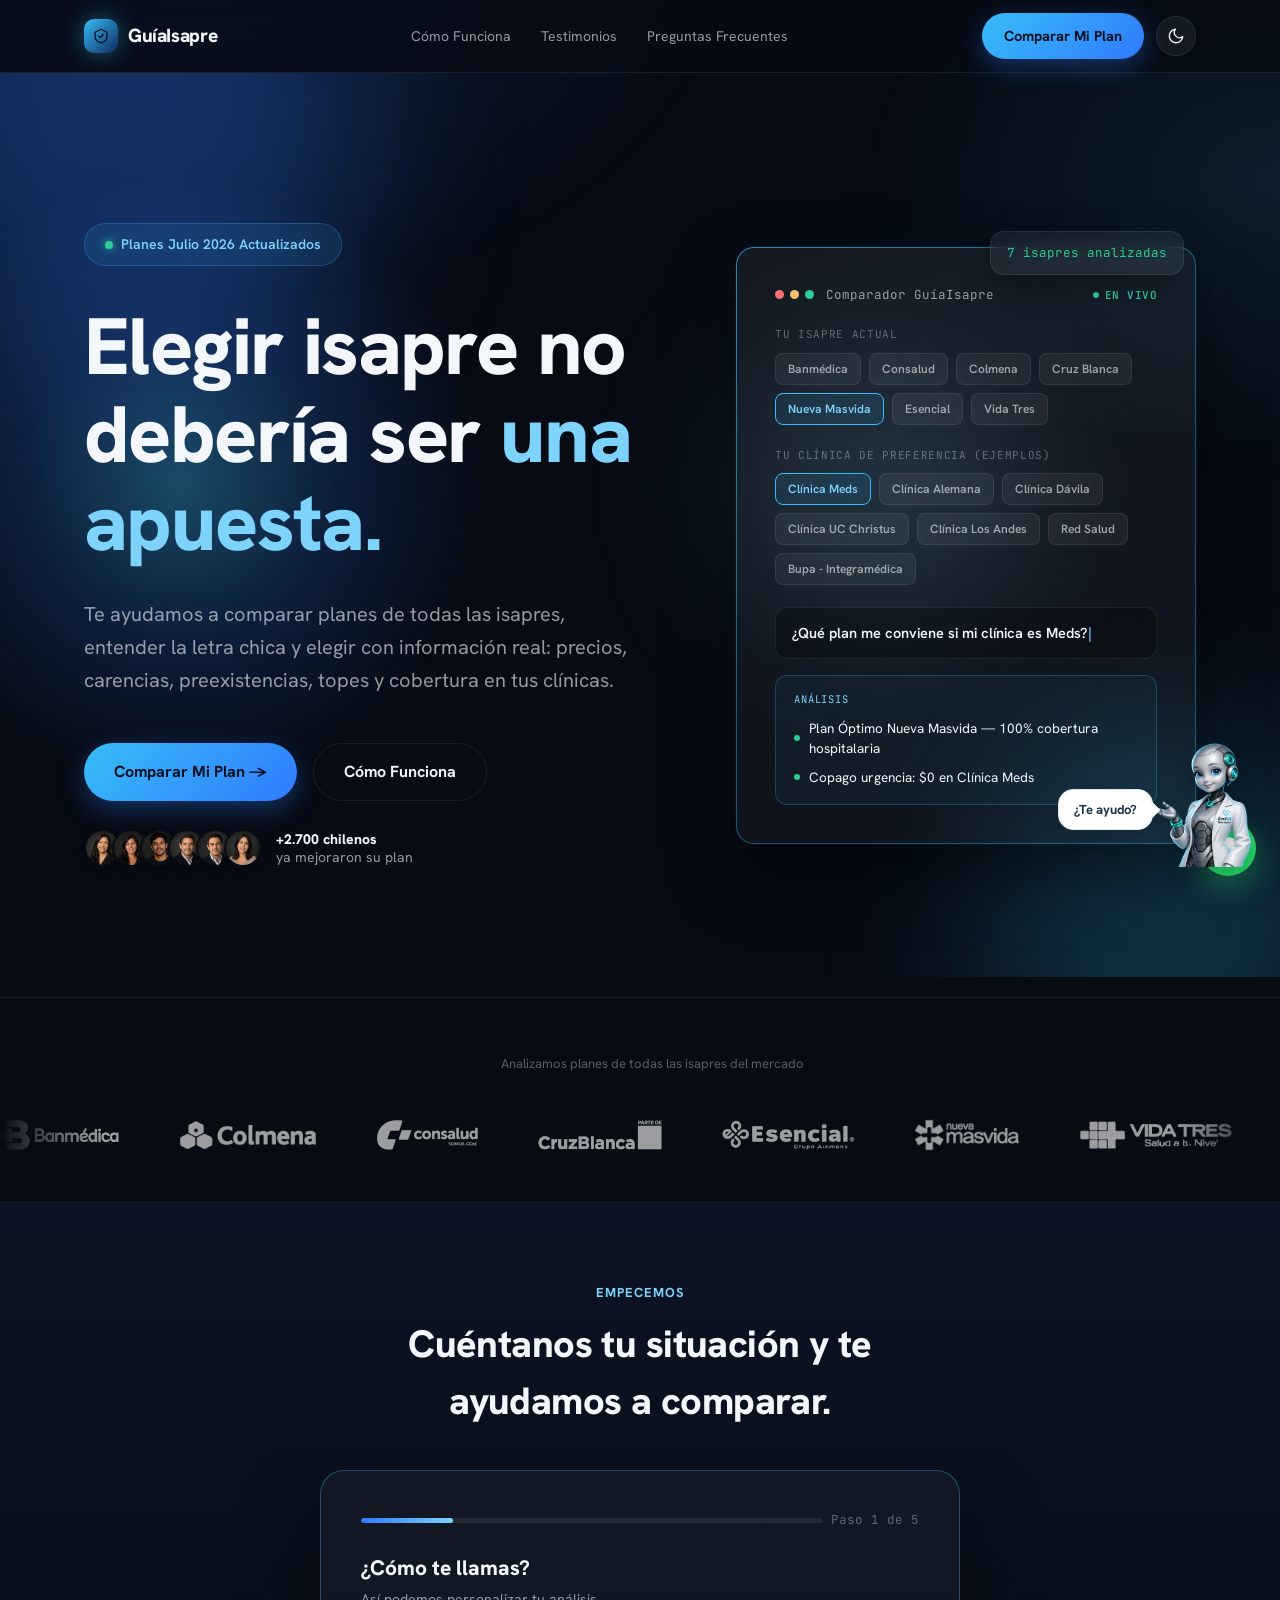
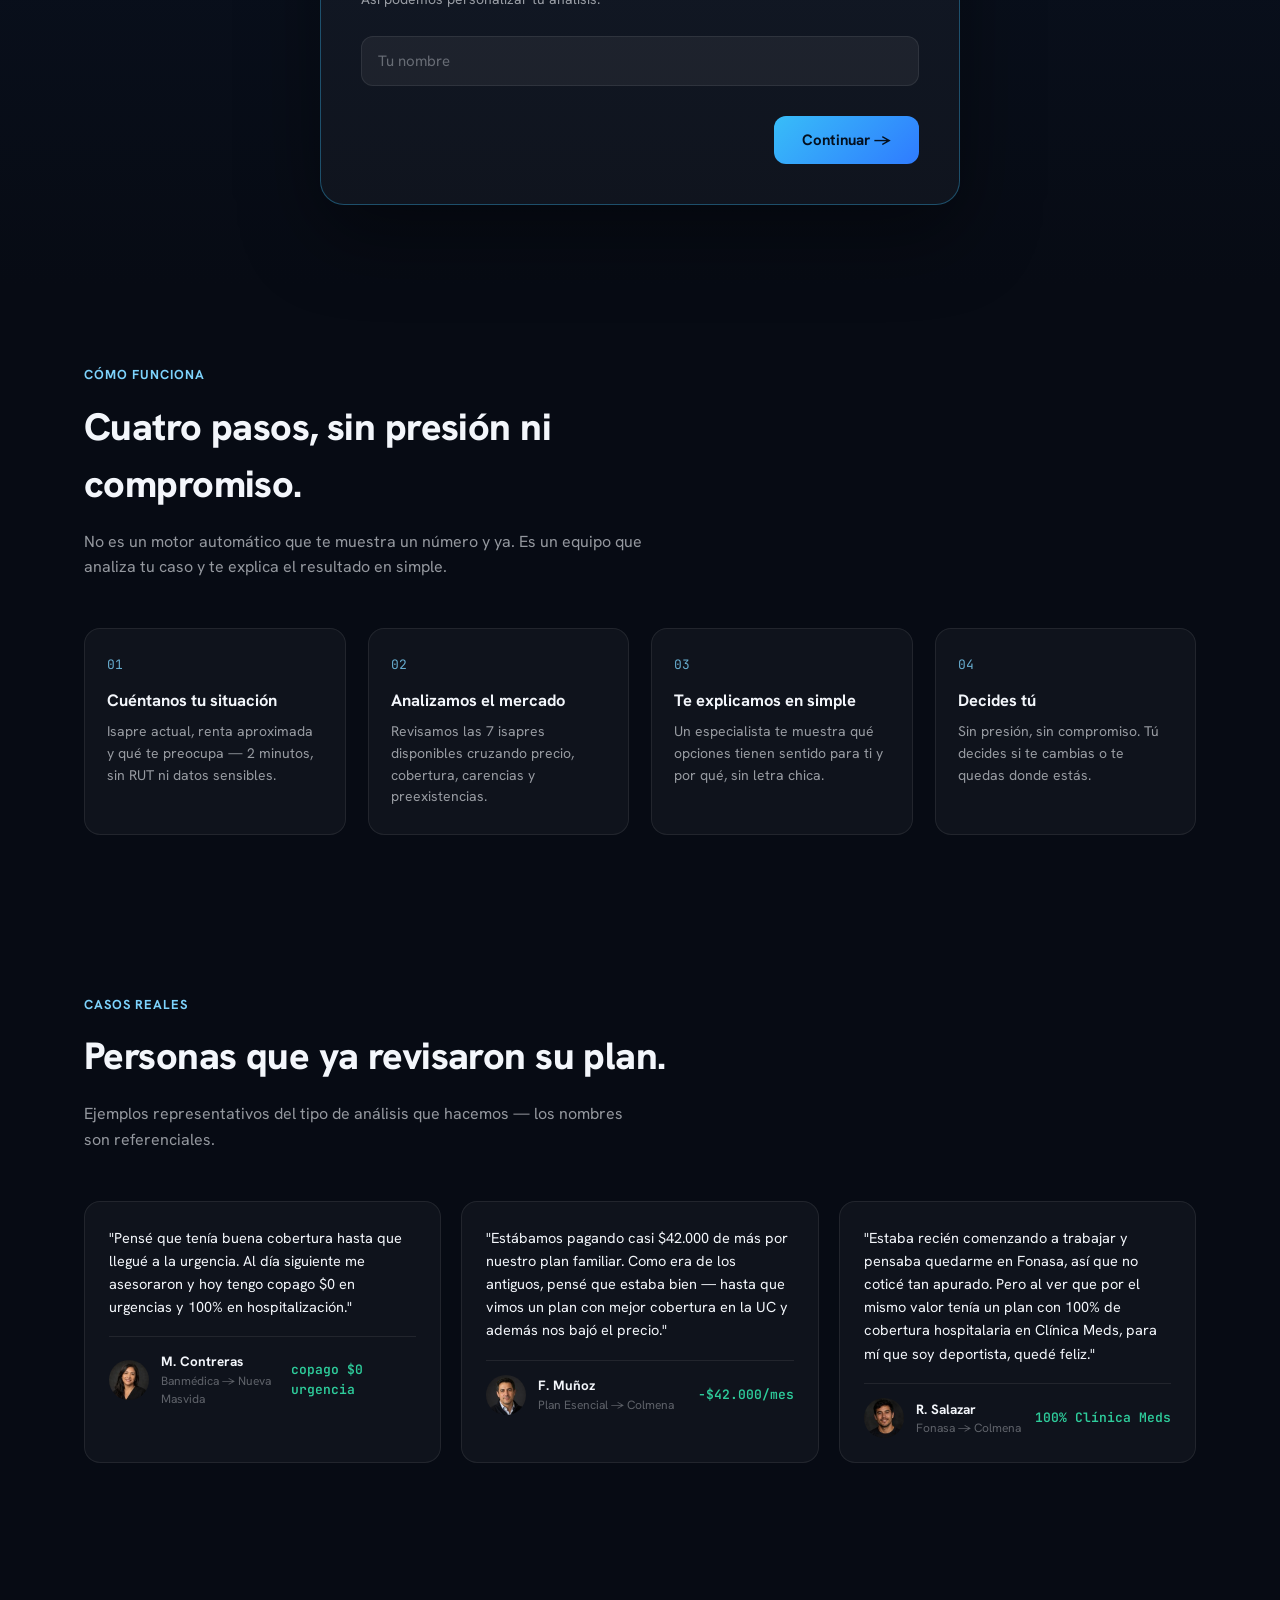
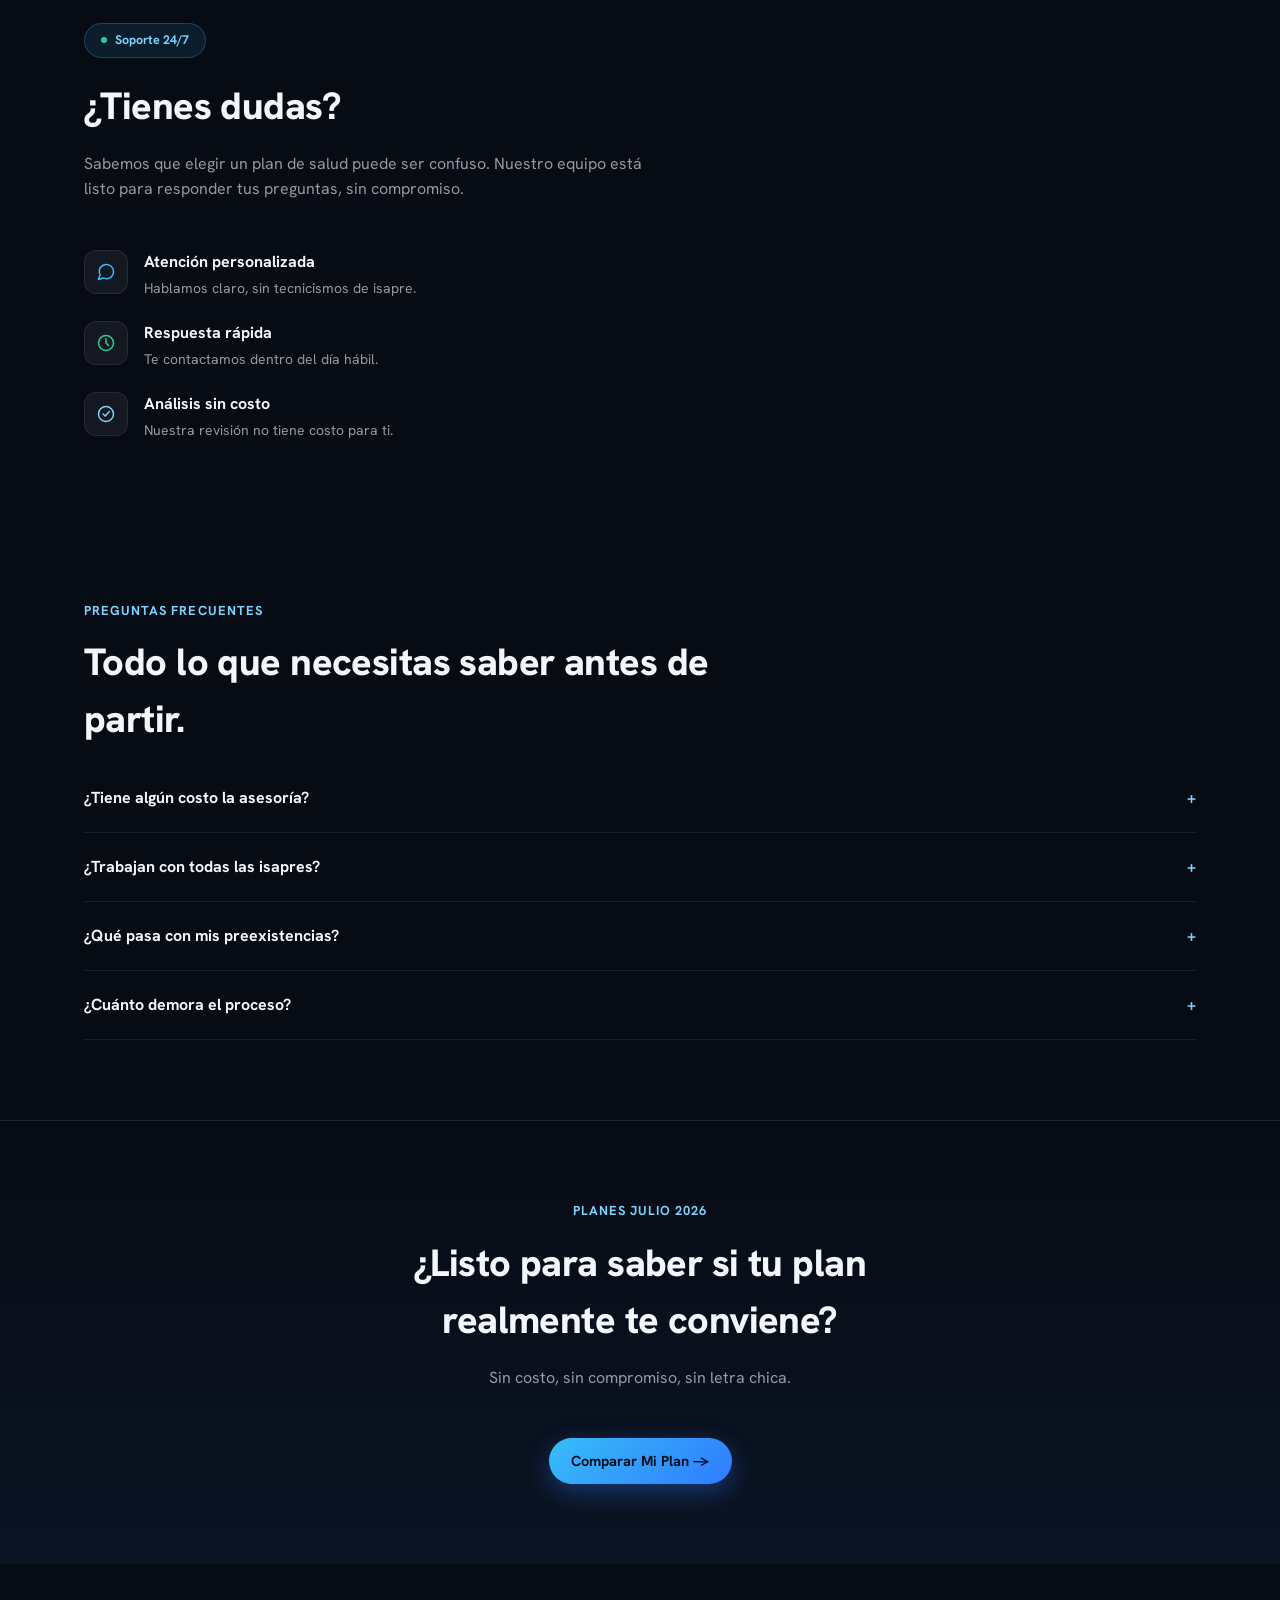
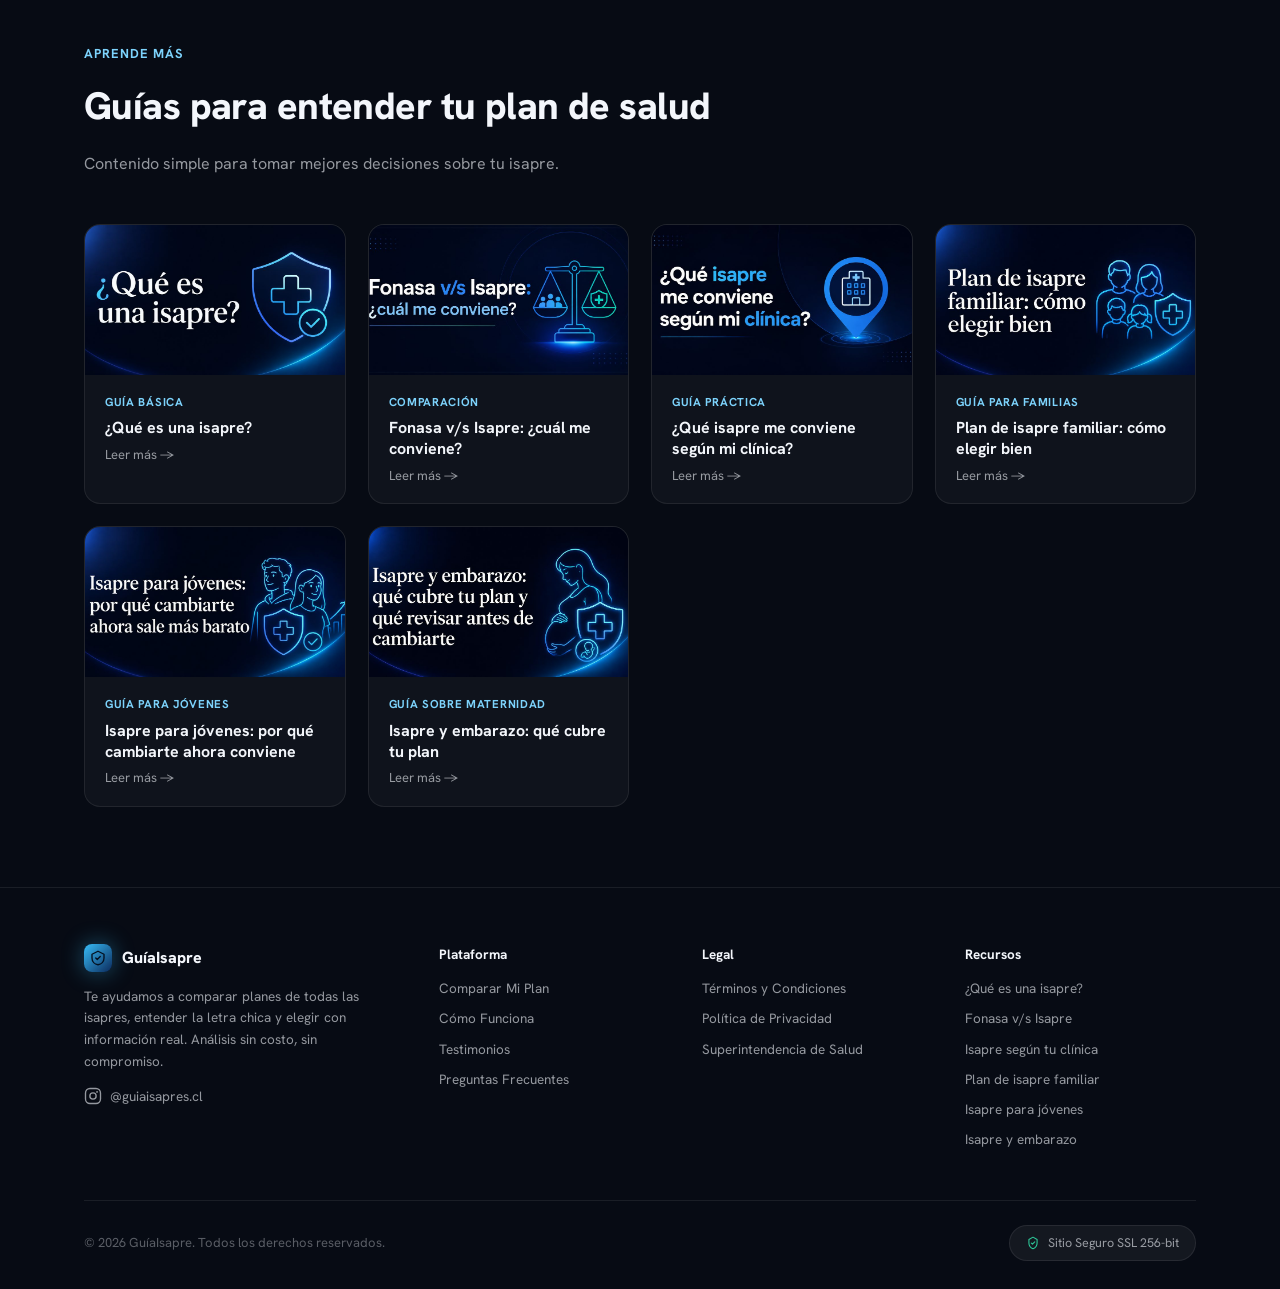
==== commit 228856e4: "Add Emilia website guide with supplied avatar" ====
--- a/index.html
+++ b/index.html
@@ -317,6 +317,7 @@
   gtag('js', new Date());
   gtag('config', 'AW-18312060309');
 </script>
+<link rel="stylesheet" href="/emilia.css?v=20261104">
 </head>
 <body>
 
@@ -1032,5 +1033,6 @@
   if(!wasOpen) el.classList.add('open');
 }
 </script>
+<script src="/emilia.js?v=20261104" defer></script>
 </body>
 </html>
--- a/emilia.css
+++ b/emilia.css
@@ -0,0 +1,27 @@
+
+.advisor{position:fixed;right:22px;bottom:22px;z-index:1000;font-family:inherit}.advisor-avatar{display:block;width:48px;height:48px;flex-shrink:0}.advisor-avatar svg{width:100%;height:100%}.advisor-launch{display:flex;align-items:center;gap:10px;padding:7px 18px 7px 7px;border:1px solid #8df5ff;border-radius:50px;background:#00c8be;color:#09232e;font:700 15px inherit;cursor:pointer;box-shadow:0 8px 28px #0005}.advisor-panel{width:340px;max-width:calc(100vw - 32px);margin-bottom:12px;border:1px solid #6ce7f0;border-radius:22px;background:#f4fdff;color:#173443;box-shadow:0 16px 55px #0006;overflow:hidden}.advisor-panel[hidden]{display:none}.advisor-panel header{display:flex;align-items:center;gap:10px;padding:16px;background:linear-gradient(120deg,#b8f5ff,#e6fcff)}.advisor-panel strong{display:block;font-size:16px}.advisor-panel small{display:block;font-size:12px;line-height:1.5}.advisor-close{margin-left:auto;background:transparent;border:0;font-size:27px;color:#173443;cursor:pointer}.advisor-content{padding:18px;max-height:60vh;overflow:auto}.advisor-content p{font-size:14px;line-height:1.65;margin:0 0 16px}.advisor-content button,.advisor-content a{display:block;width:100%;margin-bottom:9px;padding:12px;border:1px solid #b6e9ef;border-radius:12px;background:white;color:#173443;text-align:left;font-size:14px;font-weight:600;text-decoration:none;cursor:pointer}.advisor-content button:hover,.advisor-content a:hover{background:#d7faff}.advisor-content small{margin-top:12px;color:#526e7a}.advisor button:focus-visible,.advisor a:focus-visible{outline:3px solid #087f9e;outline-offset:3px}#contacto{scroll-margin-top:110px}@media(max-width:560px){.advisor{right:12px;bottom:12px}.advisor-avatar{width:42px;height:42px}.advisor-panel{width:320px}.advisor-launch{font-size:14px}}
+
+.advisor-avatar img{width:100%;height:100%;object-fit:contain;transform:scale(1.35)}
+.advisor-launch .advisor-avatar{width:66px;height:76px}
+.advisor-panel .advisor-avatar{width:52px;height:60px}
+
+/* Plancho flotando, sin cápsula detrás */
+.advisor-launch{position:relative;padding:0;border:0;border-radius:0;background:transparent;box-shadow:none;gap:4px;align-items:center;color:#173443}
+.advisor-launch .advisor-avatar{width:100px;height:126px;filter:drop-shadow(0 7px 8px rgba(0,0,0,.22));animation:planchoFloat 4s ease-in-out infinite}
+.advisor-launch .advisor-avatar img{transform:scale(1.75);pointer-events:none}
+.advisor-launch>span:last-child{position:absolute;right:96px;bottom:48px;white-space:nowrap;background:#fff;border:1px solid #d7edf1;border-radius:15px;padding:11px 15px;font-size:13px;font-weight:700;box-shadow:0 5px 18px rgba(0,0,0,.15)}
+.advisor-launch>span:last-child::after{content:'';position:absolute;right:-6px;top:50%;width:10px;height:10px;transform:translateY(-50%) rotate(45deg);background:#fff;border-top:1px solid #d7edf1;border-right:1px solid #d7edf1}
+.advisor-panel{position:absolute;right:0;bottom:140px;margin-bottom:0}
+@keyframes planchoFloat{0%,100%{transform:translateY(0)}50%{transform:translateY(-7px)}}
+@media(max-width:560px){.advisor-launch .advisor-avatar{width:80px;height:104px}.advisor-launch>span:last-child{right:76px;bottom:38px;padding:9px 12px}.advisor-panel{bottom:118px}}
+@media(prefers-reduced-motion:reduce){.advisor-launch .advisor-avatar{animation:none}}
+
+
+/* EmilIA: avatar completo dentro de la pantalla. */
+.advisor{isolation:isolate}.advisor,.advisor *{box-sizing:border-box}.advisor button{font-family:inherit}
+.advisor-launch .advisor-avatar{width:112px;height:148px}
+.advisor-launch .advisor-avatar img,.advisor-panel .advisor-avatar img{transform:none;object-fit:contain}
+.advisor-launch>span:last-child{right:105px}.advisor-panel{bottom:160px;max-height:calc(100dvh - 185px)}
+.advisor-content{max-height:min(52dvh,460px);overscroll-behavior:contain}.advisor-content button{min-height:44px}
+#formulario{scroll-margin-top:100px}
+@media(max-width:560px){.advisor-launch .advisor-avatar{width:86px;height:114px}.advisor-launch>span:last-child{right:80px}.advisor-panel{bottom:125px;max-height:calc(100dvh - 150px)}.advisor-content{max-height:calc(100dvh - 255px)}}
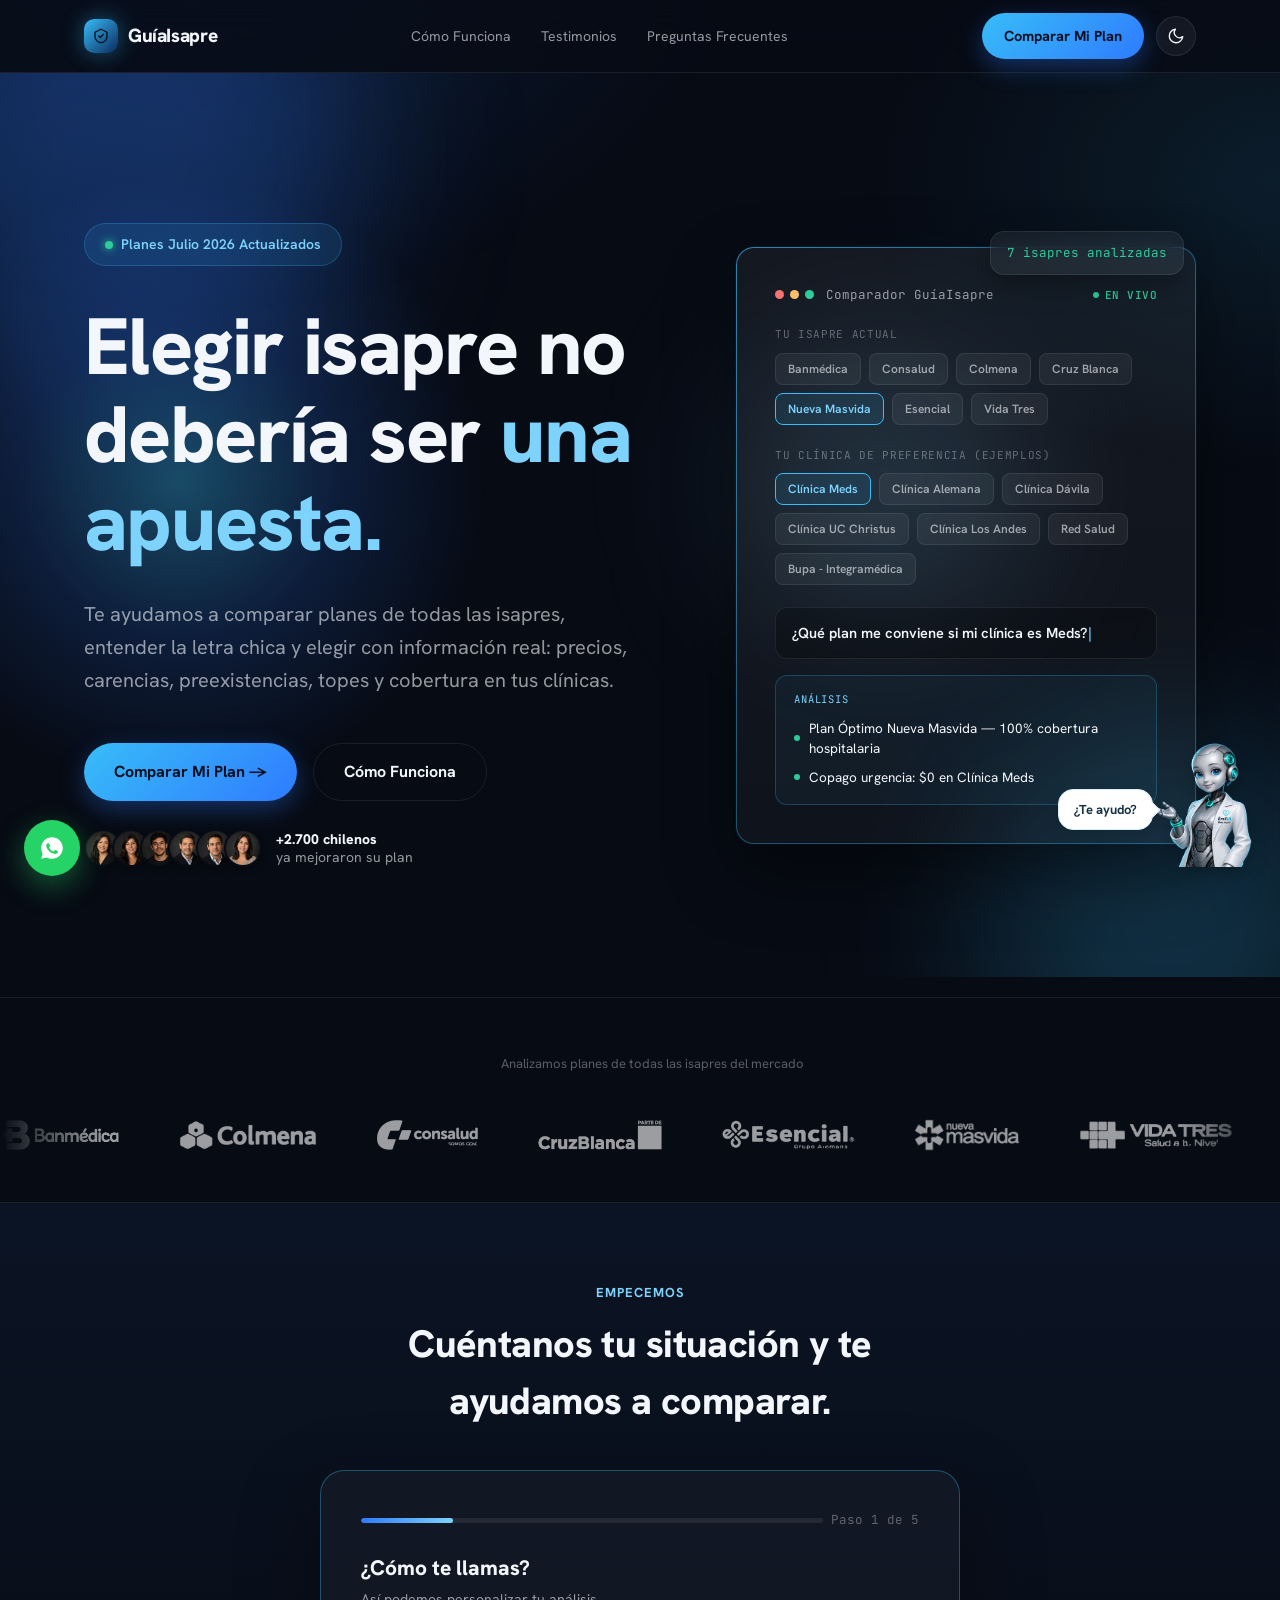
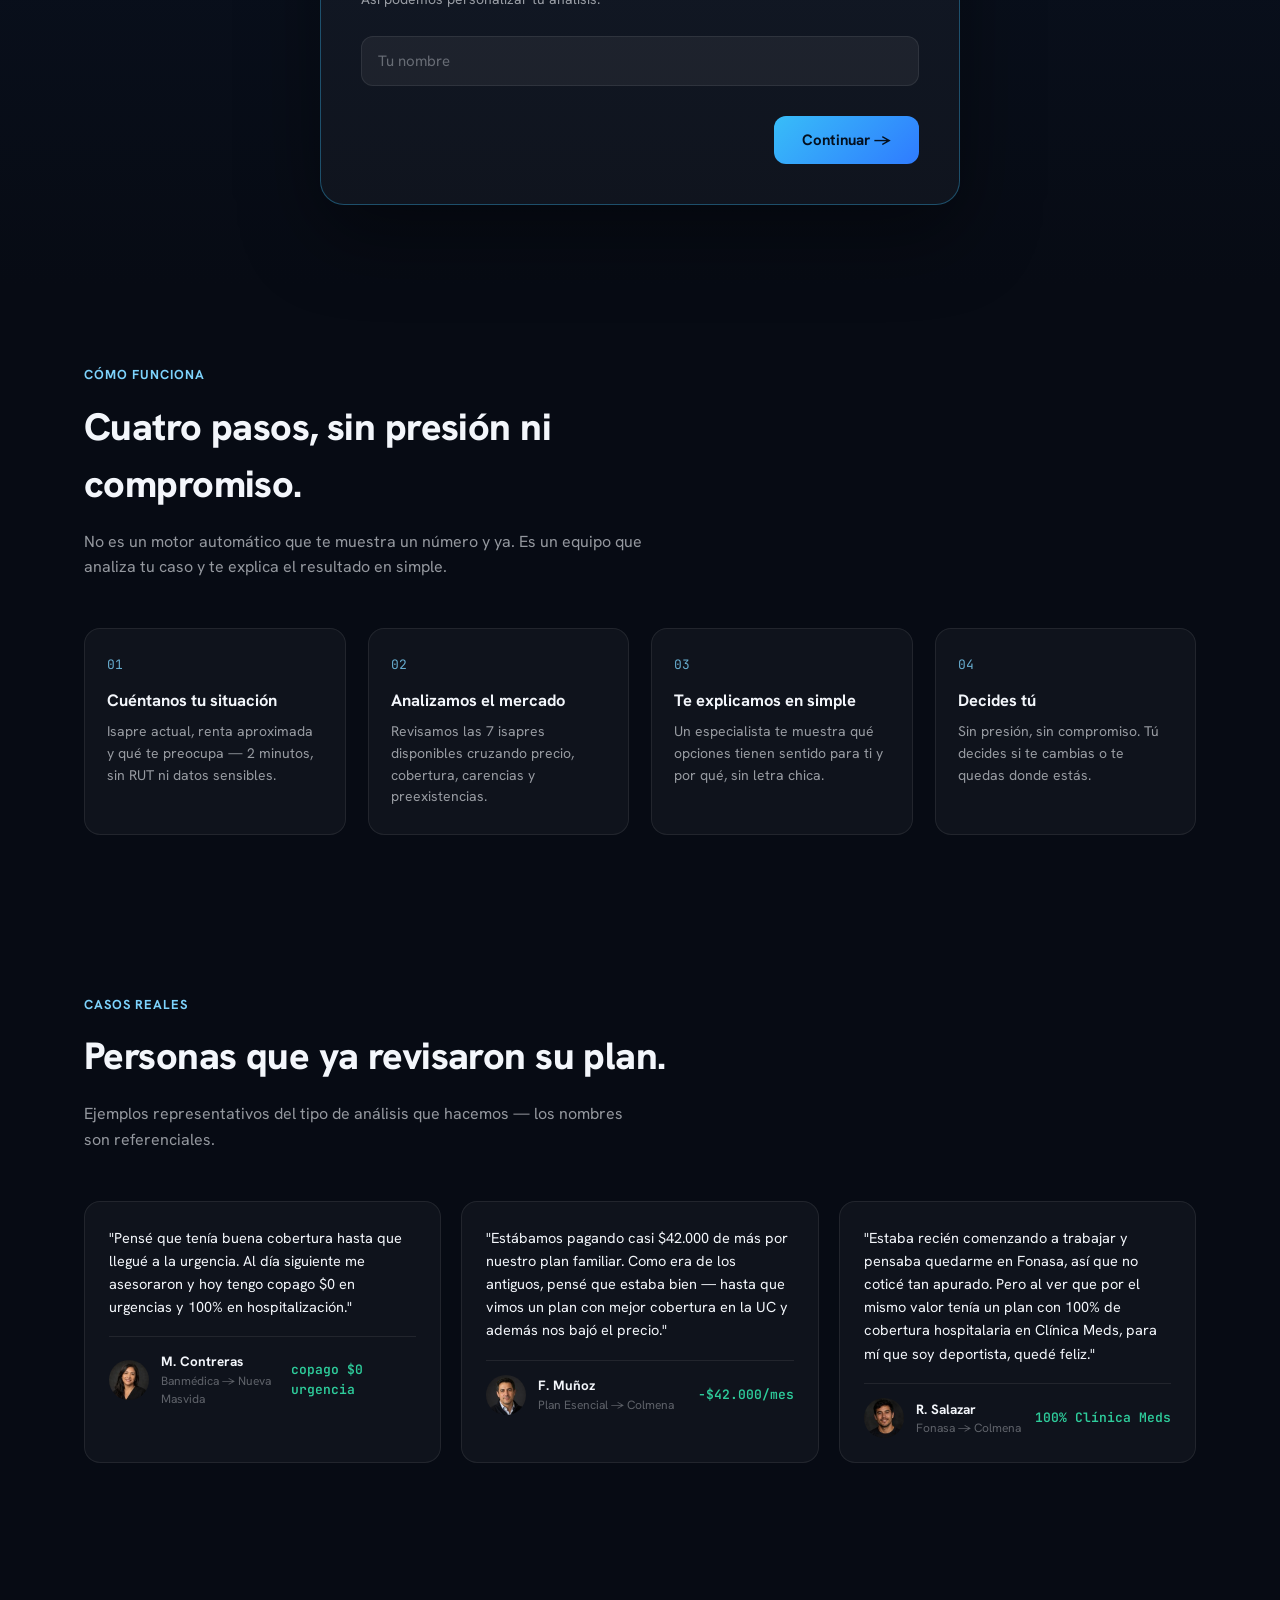
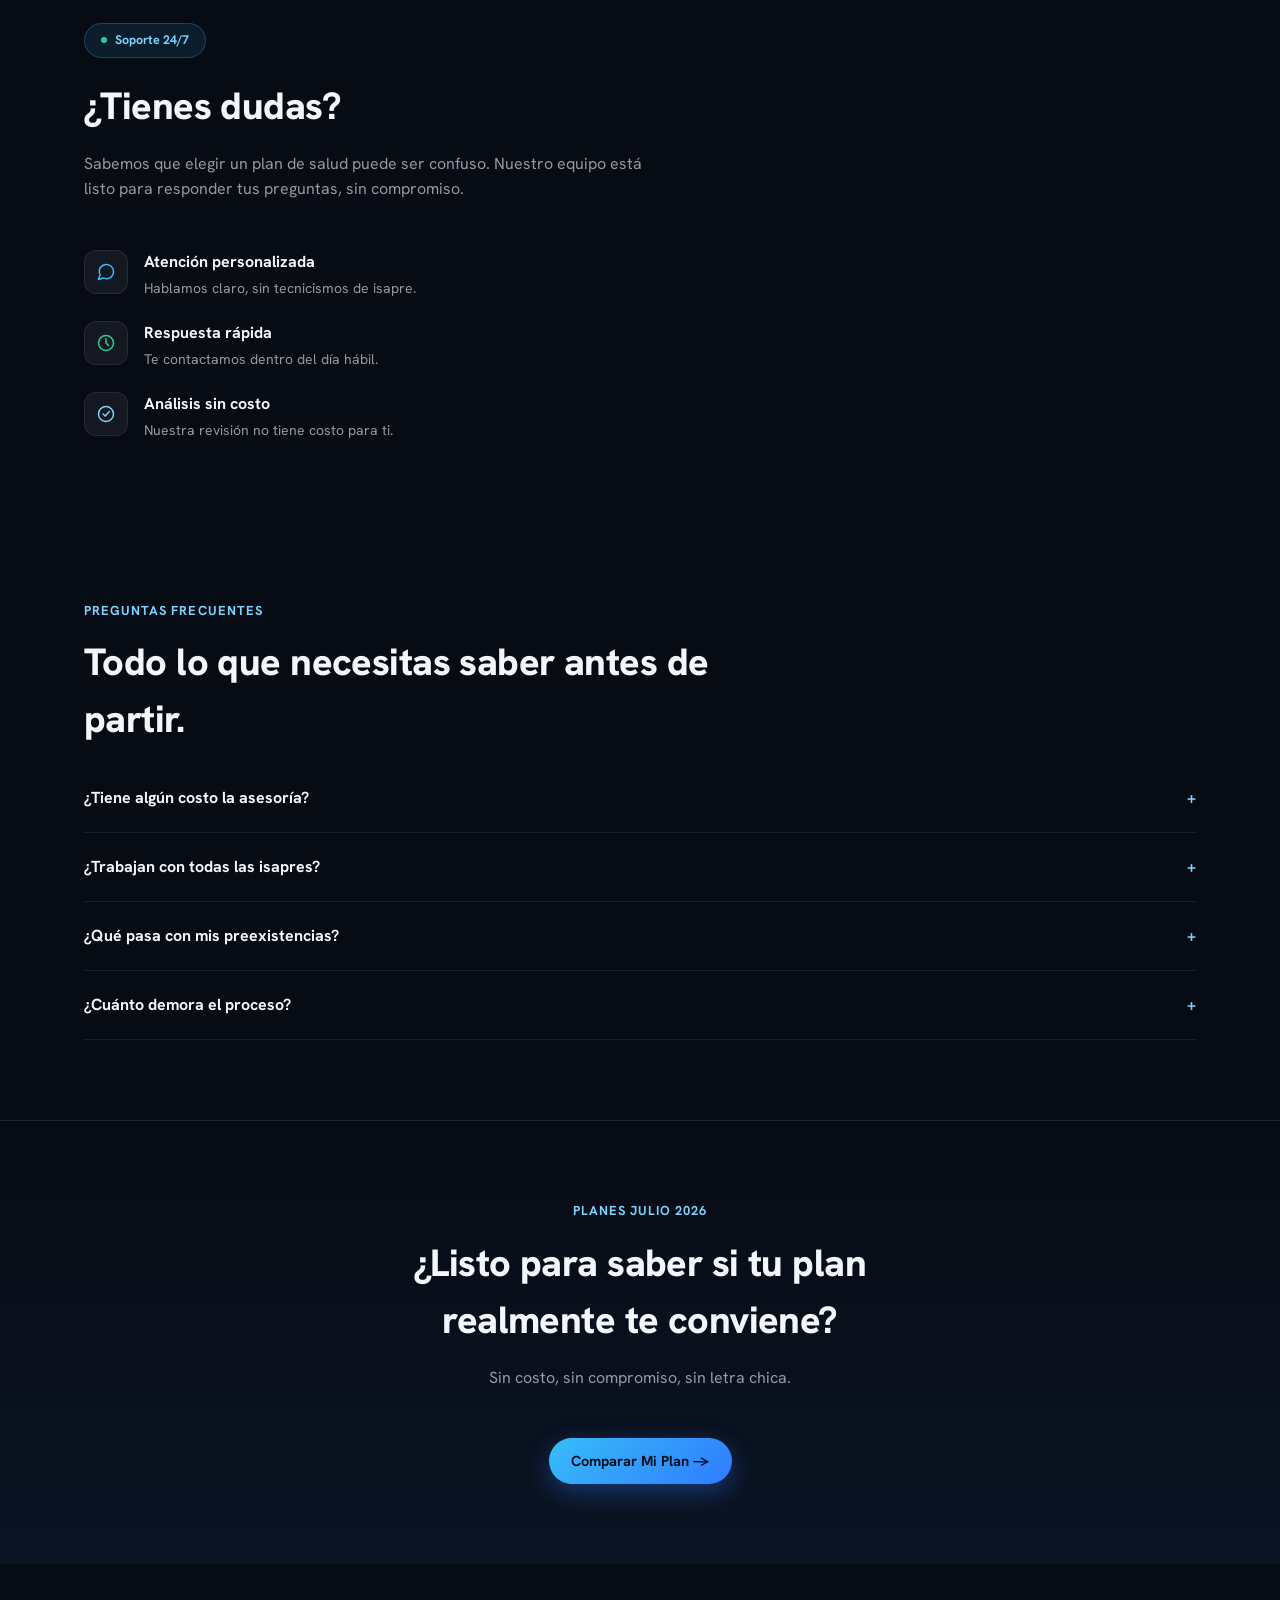
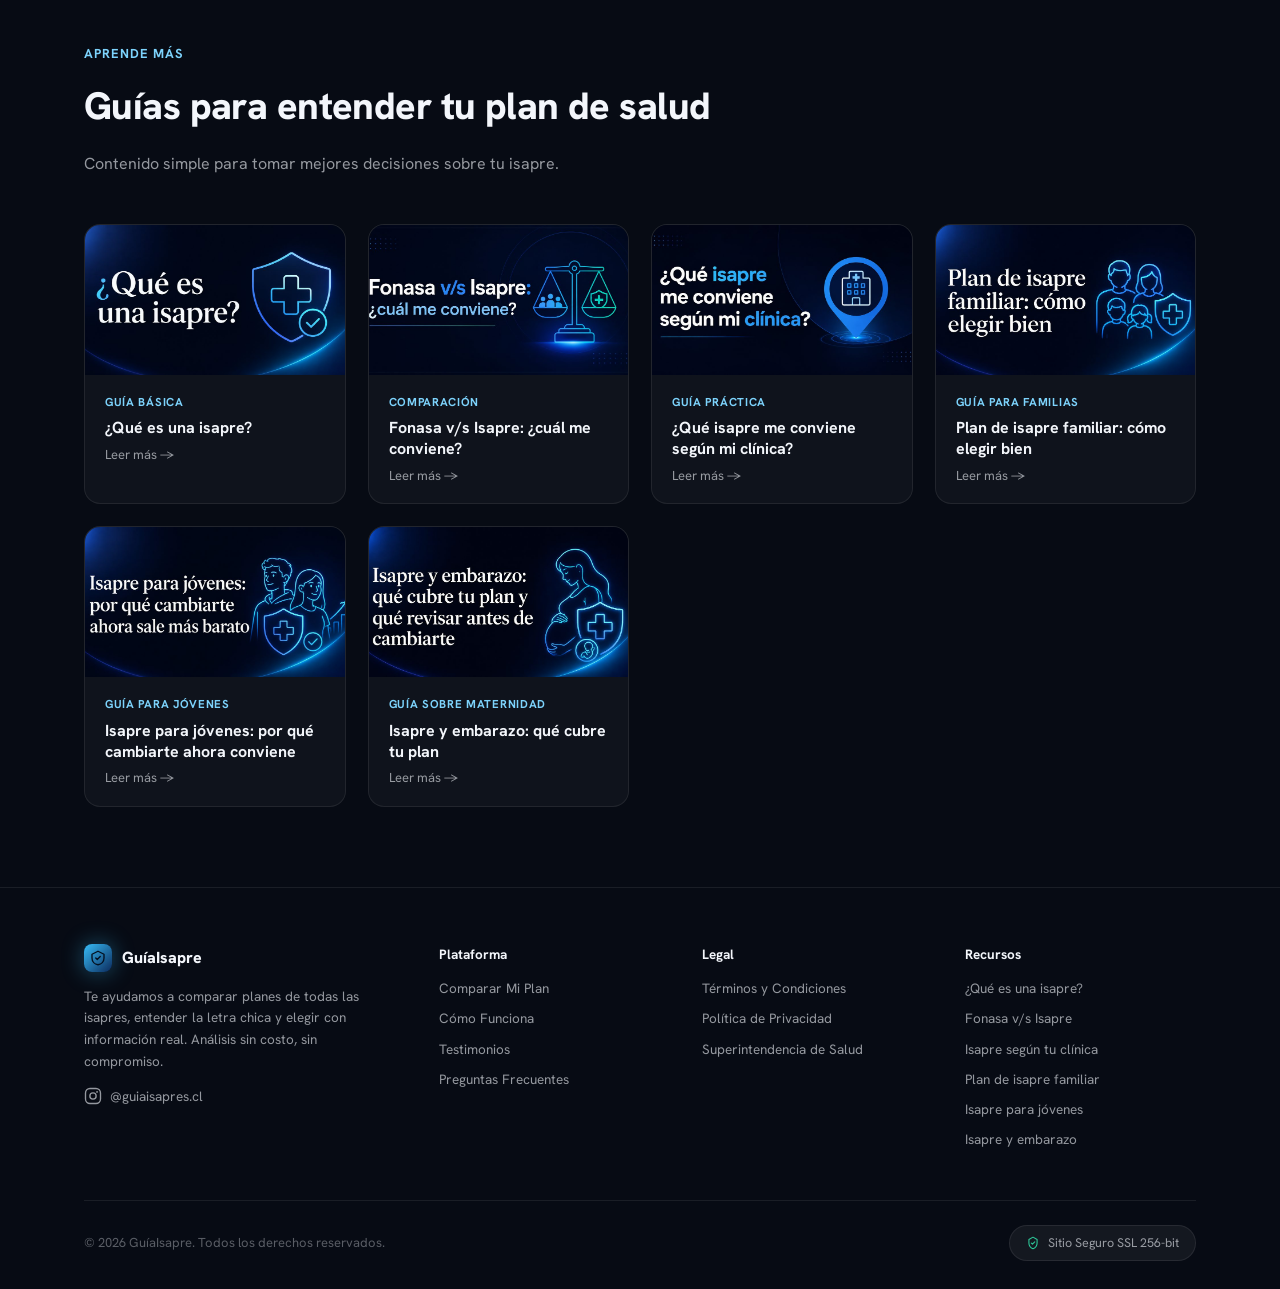
==== commit 780d64c2: "Refresh Emilia stylesheet cache for separated WhatsApp button" ====
--- a/index.html
+++ b/index.html
@@ -317,7 +317,7 @@
   gtag('js', new Date());
   gtag('config', 'AW-18312060309');
 </script>
-<link rel="stylesheet" href="/emilia.css?v=20261104">
+<link rel="stylesheet" href="/emilia.css?v=20261104-2">
 </head>
 <body>
 
--- a/emilia.css
+++ b/emilia.css
@@ -21,7 +21,8 @@
 .advisor{isolation:isolate}.advisor,.advisor *{box-sizing:border-box}.advisor button{font-family:inherit}
 .advisor-launch .advisor-avatar{width:112px;height:148px}
 .advisor-launch .advisor-avatar img,.advisor-panel .advisor-avatar img{transform:none;object-fit:contain}
-.advisor-launch>span:last-child{right:105px}.advisor-panel{bottom:160px;max-height:calc(100dvh - 185px)}
+.advisor-launch>span:last-child{right:105px}.advisor-panel{padding:0;bottom:160px;max-height:calc(100dvh - 185px)}
+.wa-float{left:24px;right:auto}
 .advisor-content{max-height:min(52dvh,460px);overscroll-behavior:contain}.advisor-content button{min-height:44px}
 #formulario{scroll-margin-top:100px}
 @media(max-width:560px){.advisor-launch .advisor-avatar{width:86px;height:114px}.advisor-launch>span:last-child{right:80px}.advisor-panel{bottom:125px;max-height:calc(100dvh - 150px)}.advisor-content{max-height:calc(100dvh - 255px)}}
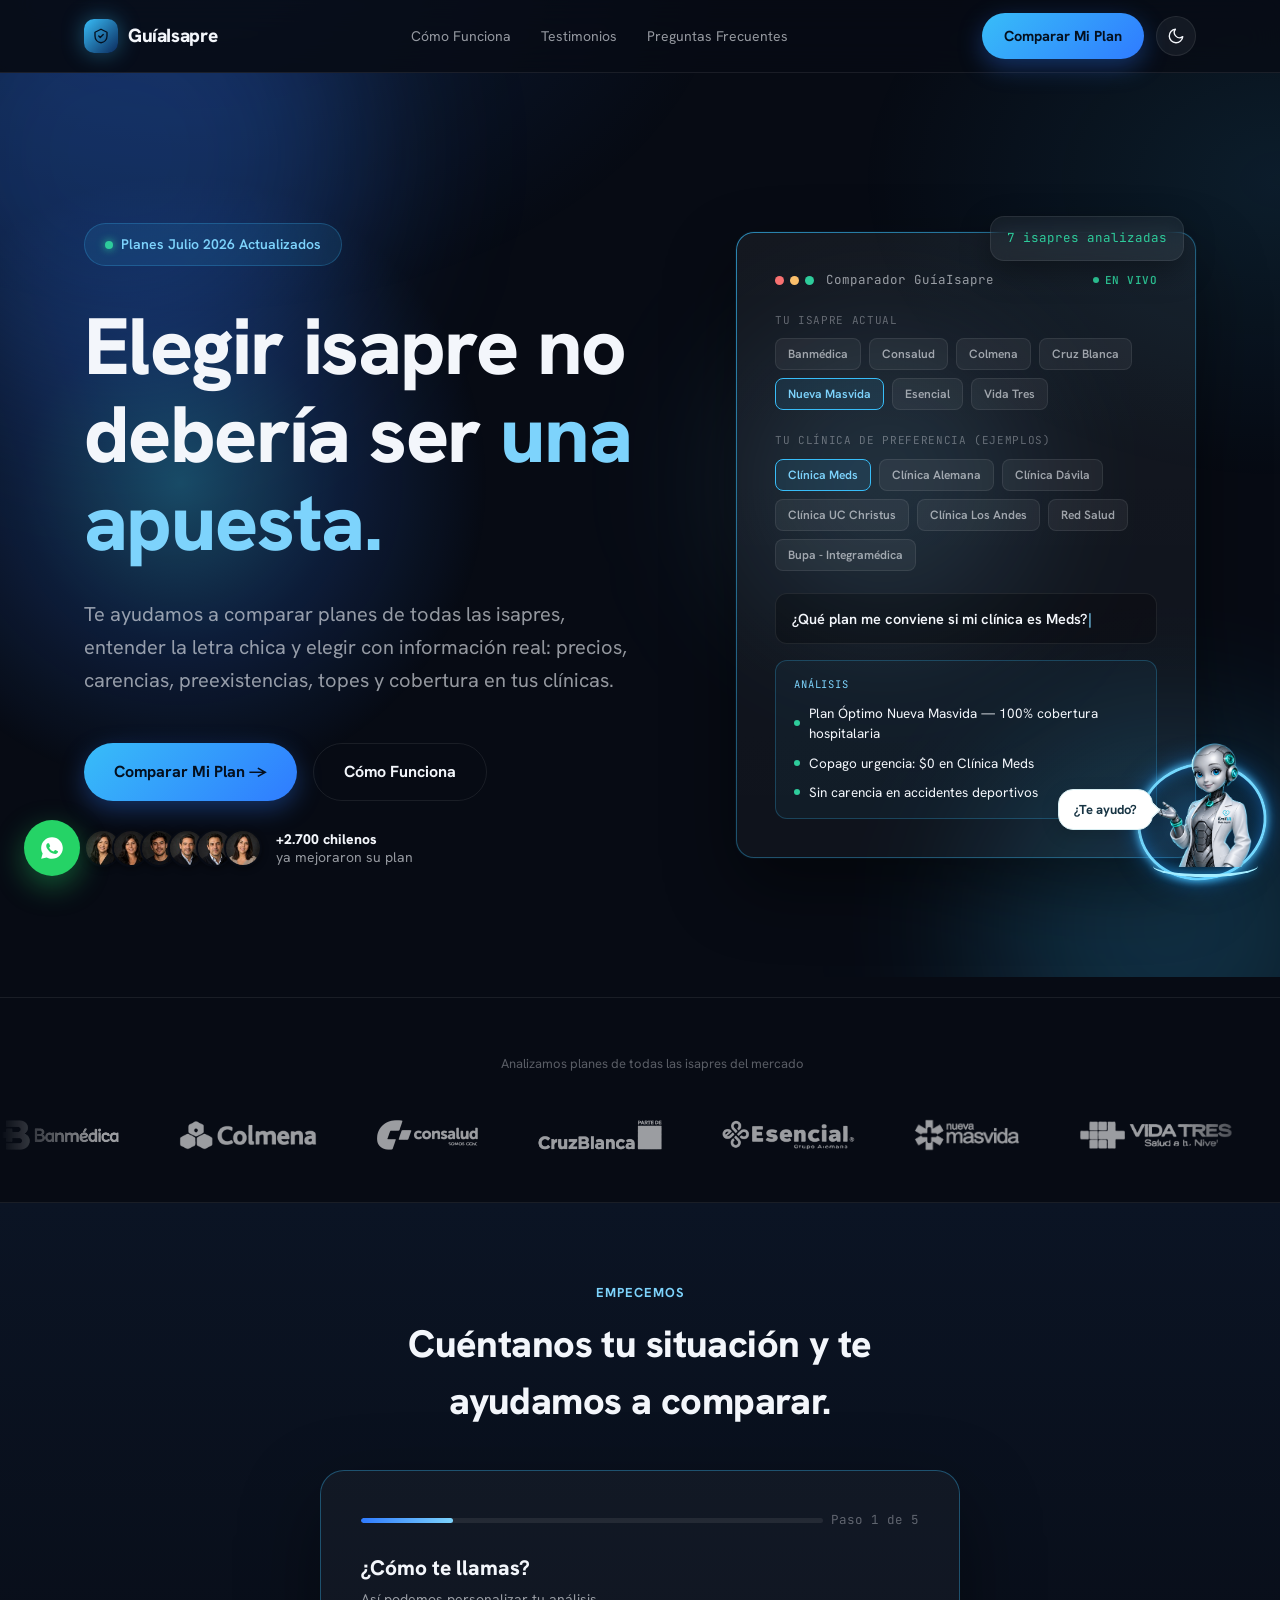
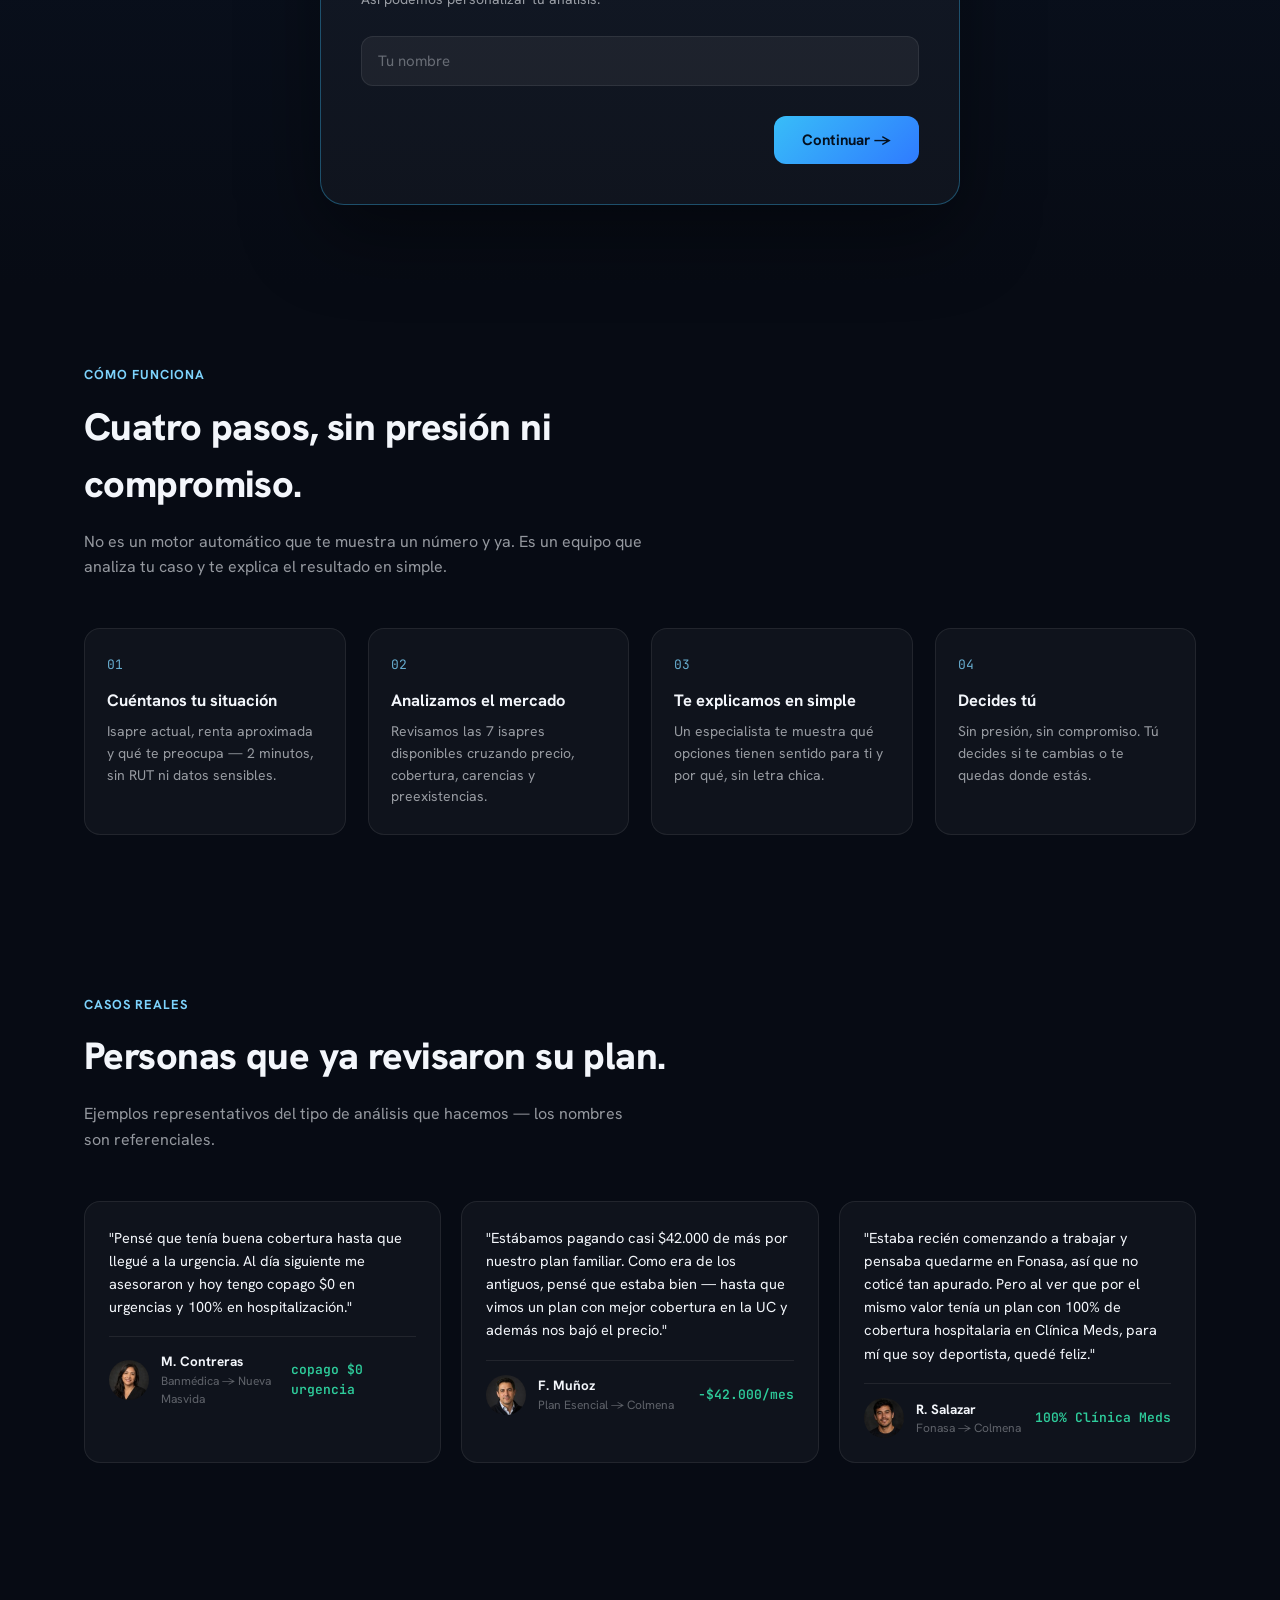
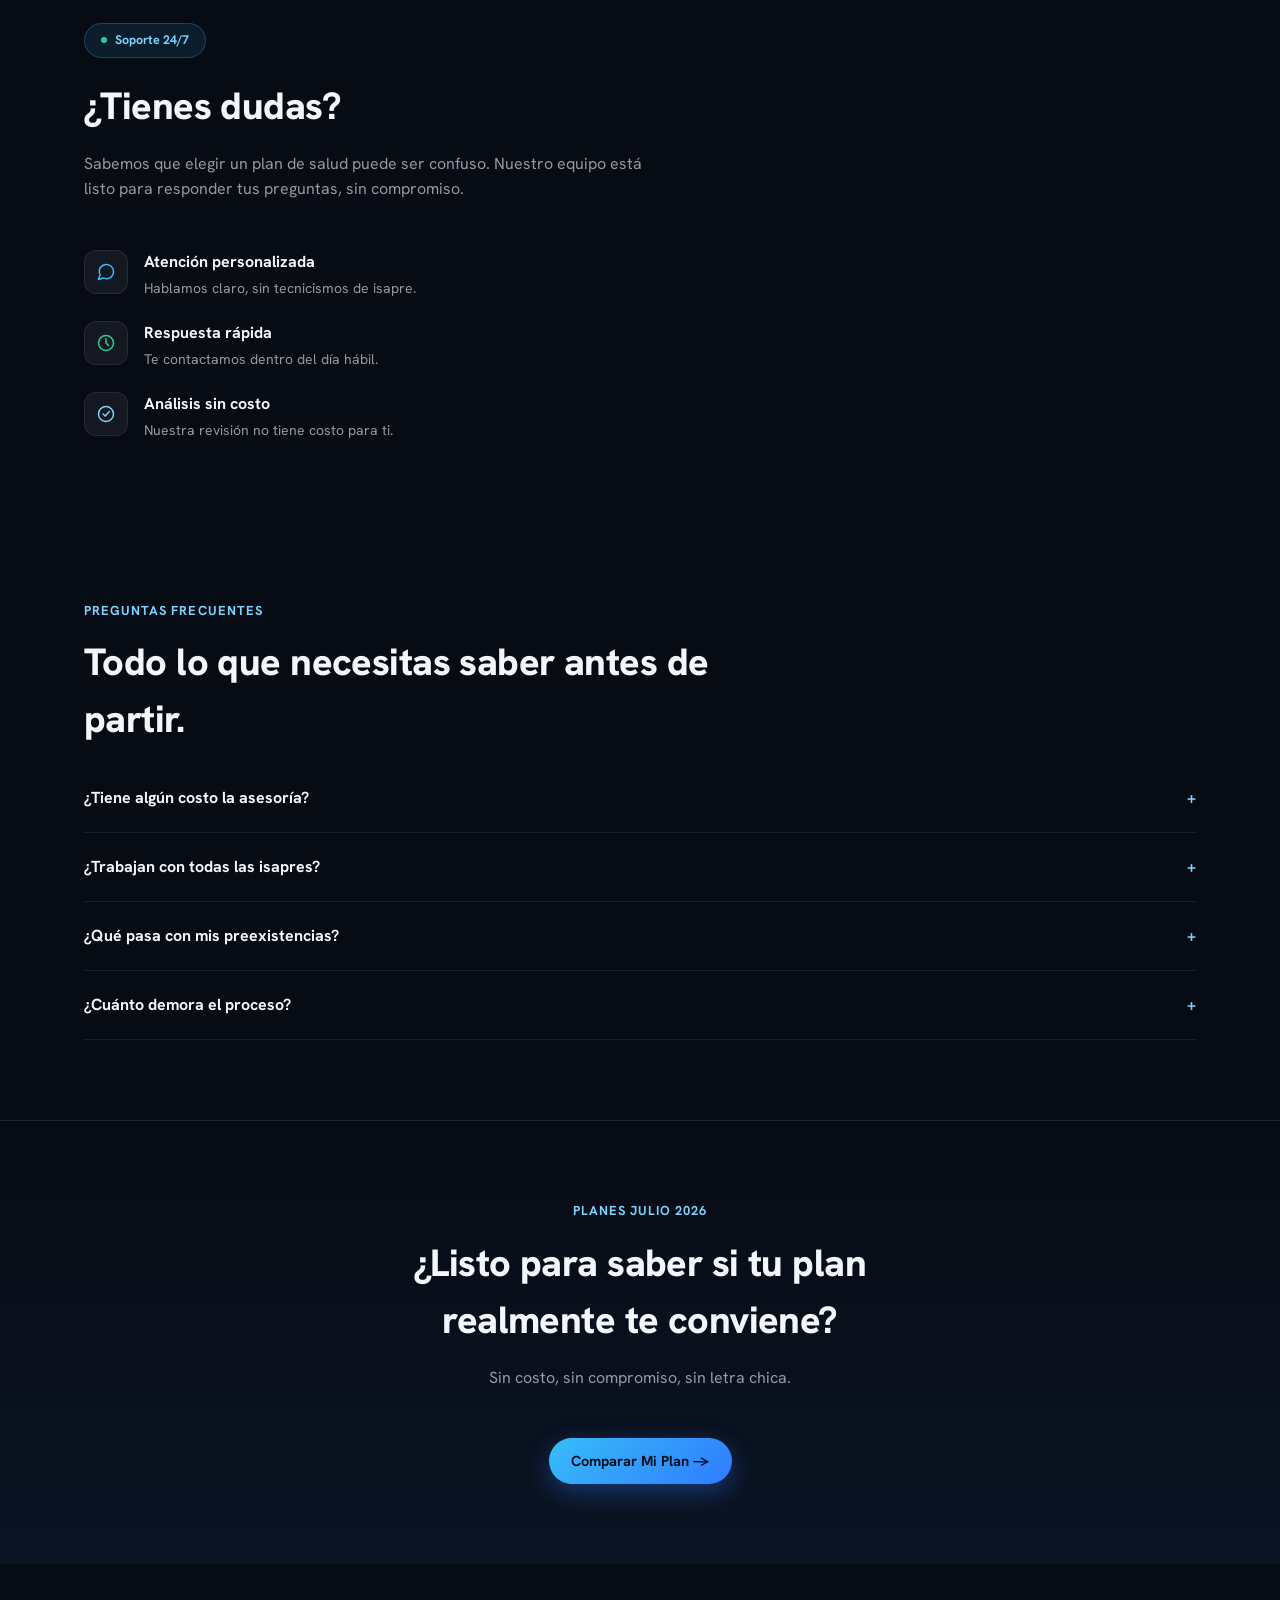
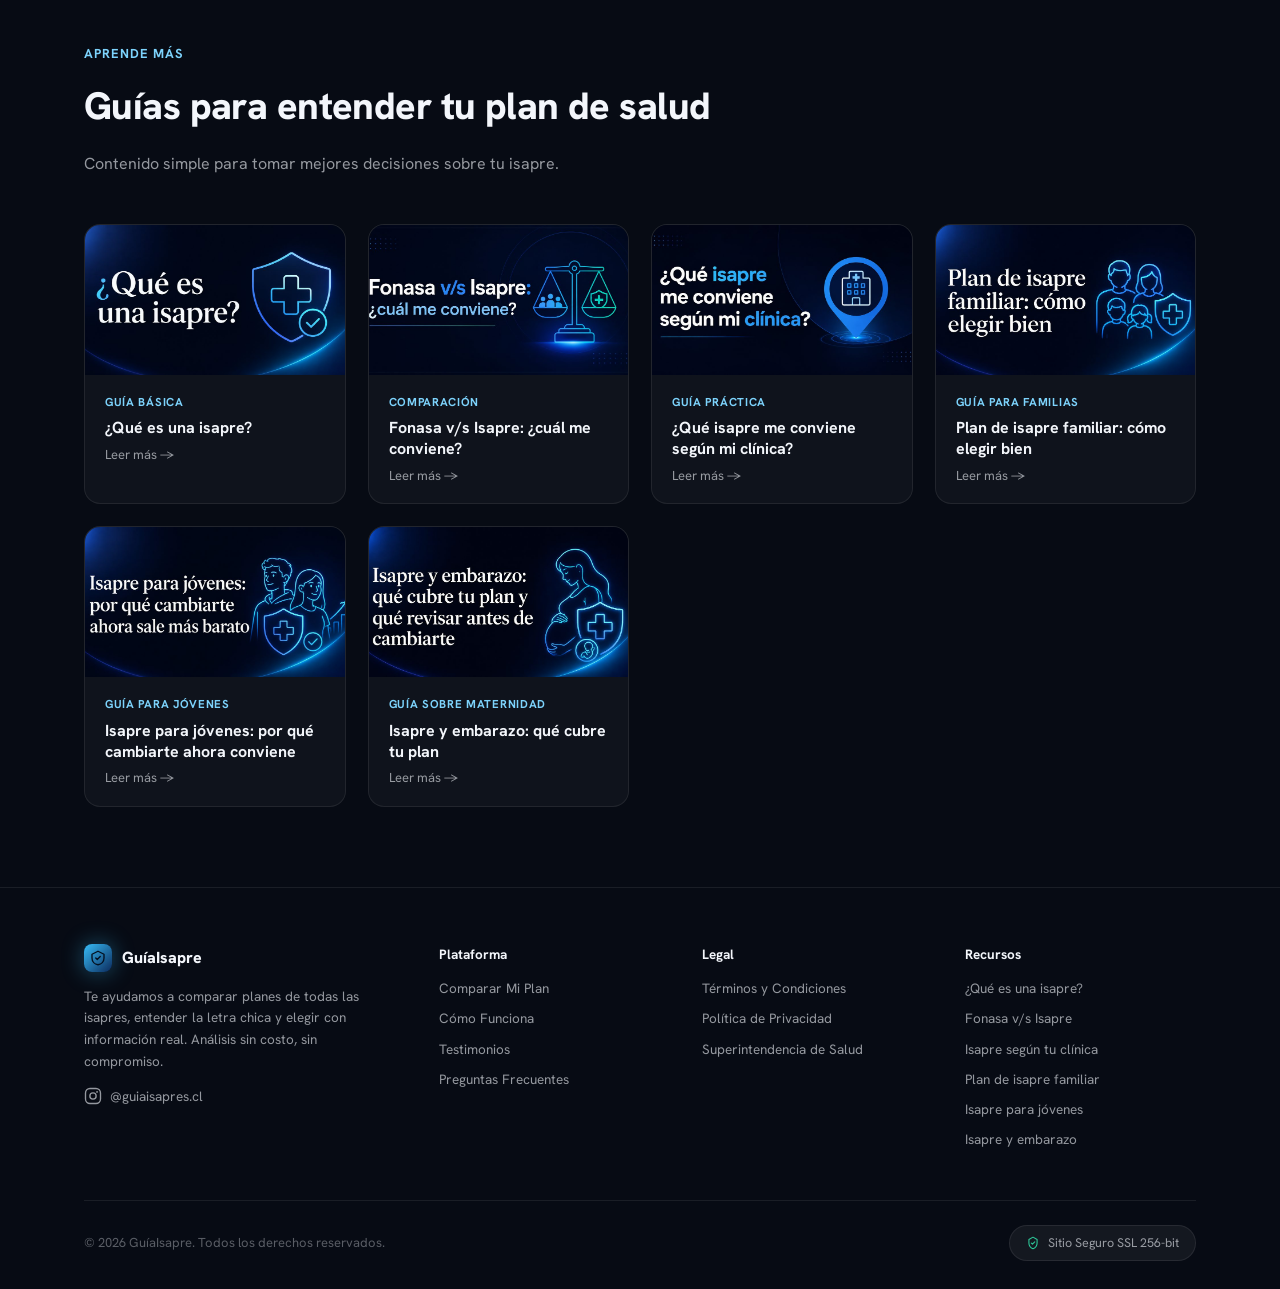
==== commit aedf789f: "Add luminous blue portal behind Emilia avatar" ====
--- a/index.html
+++ b/index.html
@@ -317,7 +317,7 @@
   gtag('js', new Date());
   gtag('config', 'AW-18312060309');
 </script>
-<link rel="stylesheet" href="/emilia.css?v=20261104-2">
+<link rel="stylesheet" href="/emilia.css?v=20261104-3">
 </head>
 <body>
 
--- a/emilia.css
+++ b/emilia.css
@@ -26,3 +26,14 @@
 .advisor-content{max-height:min(52dvh,460px);overscroll-behavior:contain}.advisor-content button{min-height:44px}
 #formulario{scroll-margin-top:100px}
 @media(max-width:560px){.advisor-launch .advisor-avatar{width:86px;height:114px}.advisor-launch>span:last-child{right:80px}.advisor-panel{bottom:125px;max-height:calc(100dvh - 150px)}.advisor-content{max-height:calc(100dvh - 255px)}}
+/* Portal azul de EmilIA */
+.advisor-launch .advisor-avatar{position:relative;isolation:isolate}
+.advisor-launch .advisor-avatar::before{content:'';position:absolute;z-index:-1;inset:22% -8% -1%;border:3px solid #73d8ff;border-radius:50%;transform:rotate(-15deg);background:radial-gradient(ellipse,rgba(24,143,255,.26),rgba(24,143,255,.02) 68%);box-shadow:0 0 9px #54cbff,0 0 24px #198fff99,inset 0 0 18px #198fff88;pointer-events:none}
+.advisor-launch .advisor-avatar::after{content:'';position:absolute;left:6%;right:0;bottom:1%;height:13%;border-bottom:3px solid #a4edff;border-radius:50%;filter:drop-shadow(0 0 5px #24b8ff);pointer-events:none}
+.advisor-content [hidden]{display:none!important}
+.emilia-quote label{display:block;font-size:14px;line-height:1.5;font-weight:600;margin:12px 0 8px}
+.emilia-quote input:not([type=checkbox]),.emilia-quote select{width:100%;min-height:46px;padding:11px;border:1px solid #76bdcf;border-radius:10px;background:white;color:#173443;font:inherit;margin-bottom:14px}
+.emilia-quote input:focus-visible,.emilia-quote select:focus-visible{outline:3px solid #087f9e;outline-offset:2px}
+.emilia-quote dl{font-size:13px;line-height:1.5;margin:14px 0}.emilia-quote dt{font-weight:700;margin-top:9px}.emilia-quote dd{margin:2px 0 0;overflow-wrap:anywhere}
+.emilia-quote .emilia-consent{font-size:12px;font-weight:400}.emilia-consent input{width:18px;height:18px;vertical-align:middle;margin-right:7px}
+.emilia-quote .emilia-error{color:#94312c;font-size:13px}.emilia-quote button:disabled{opacity:.6;cursor:wait}
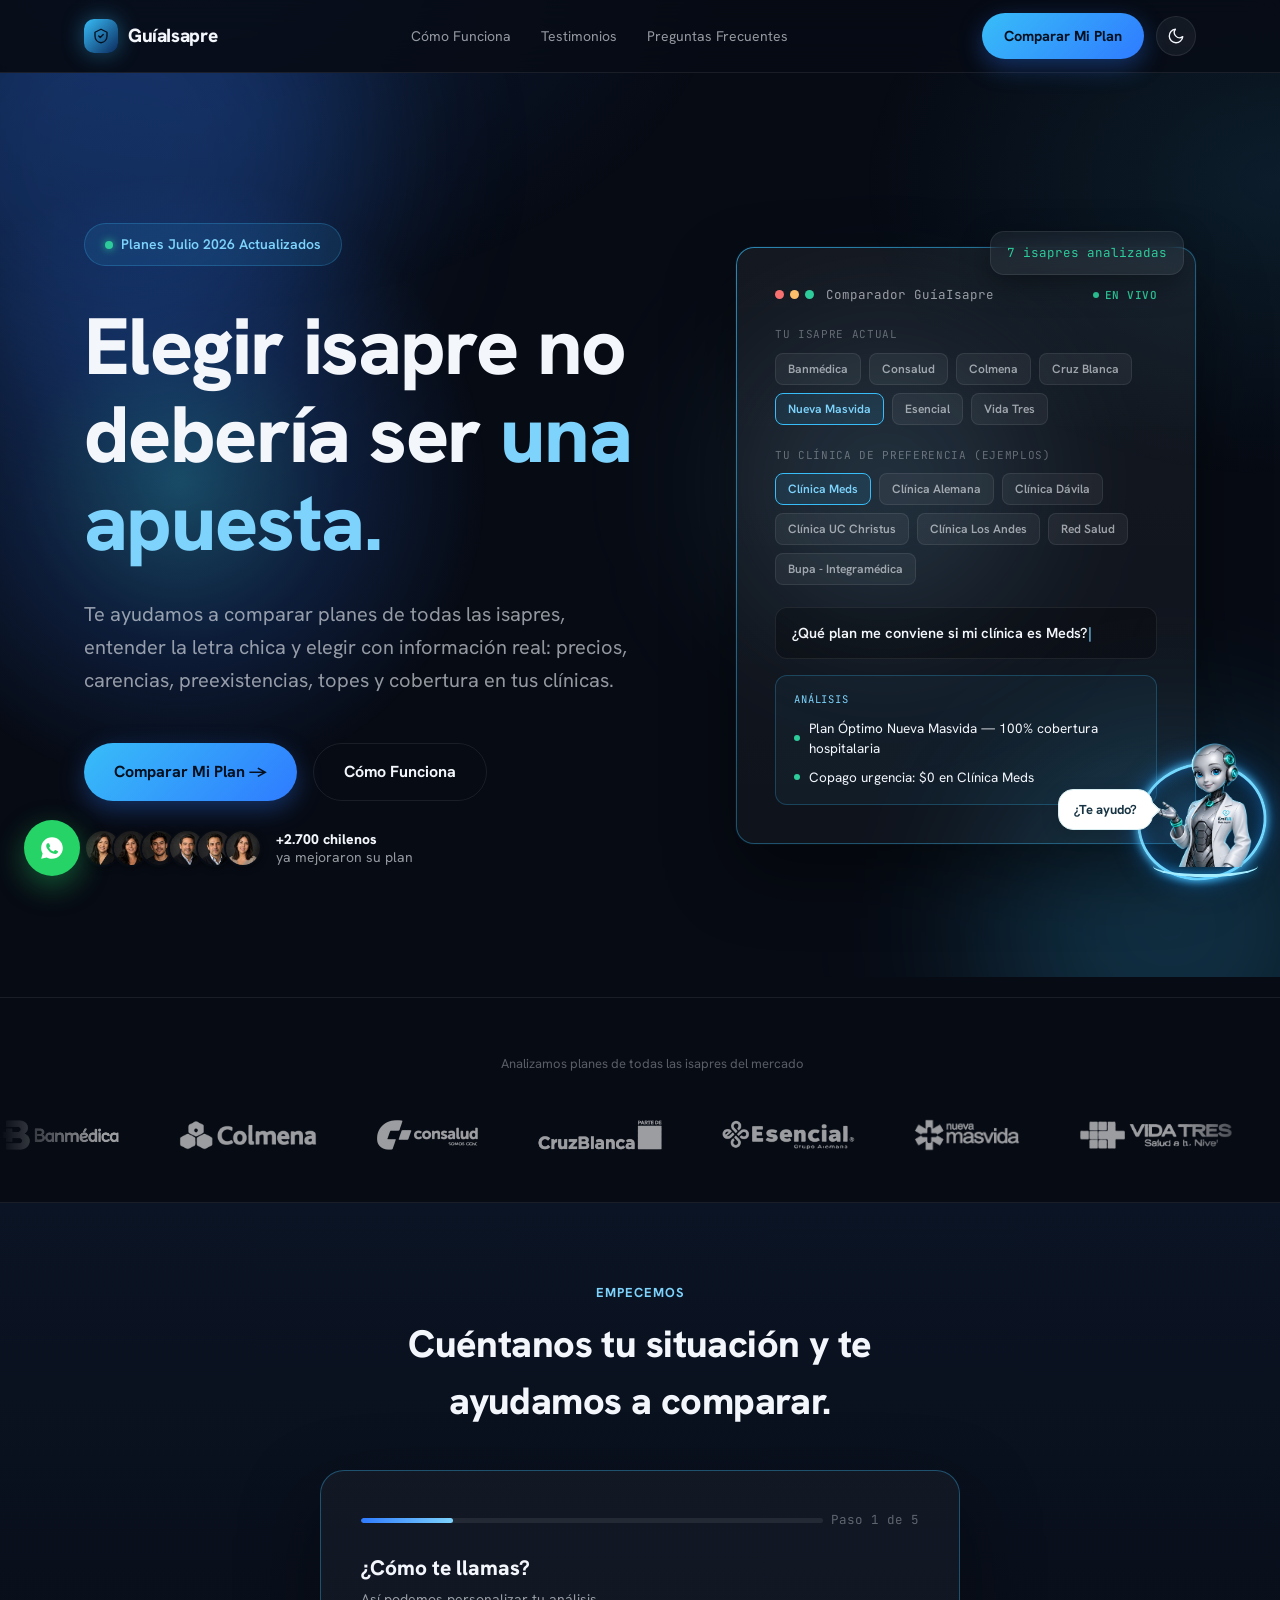
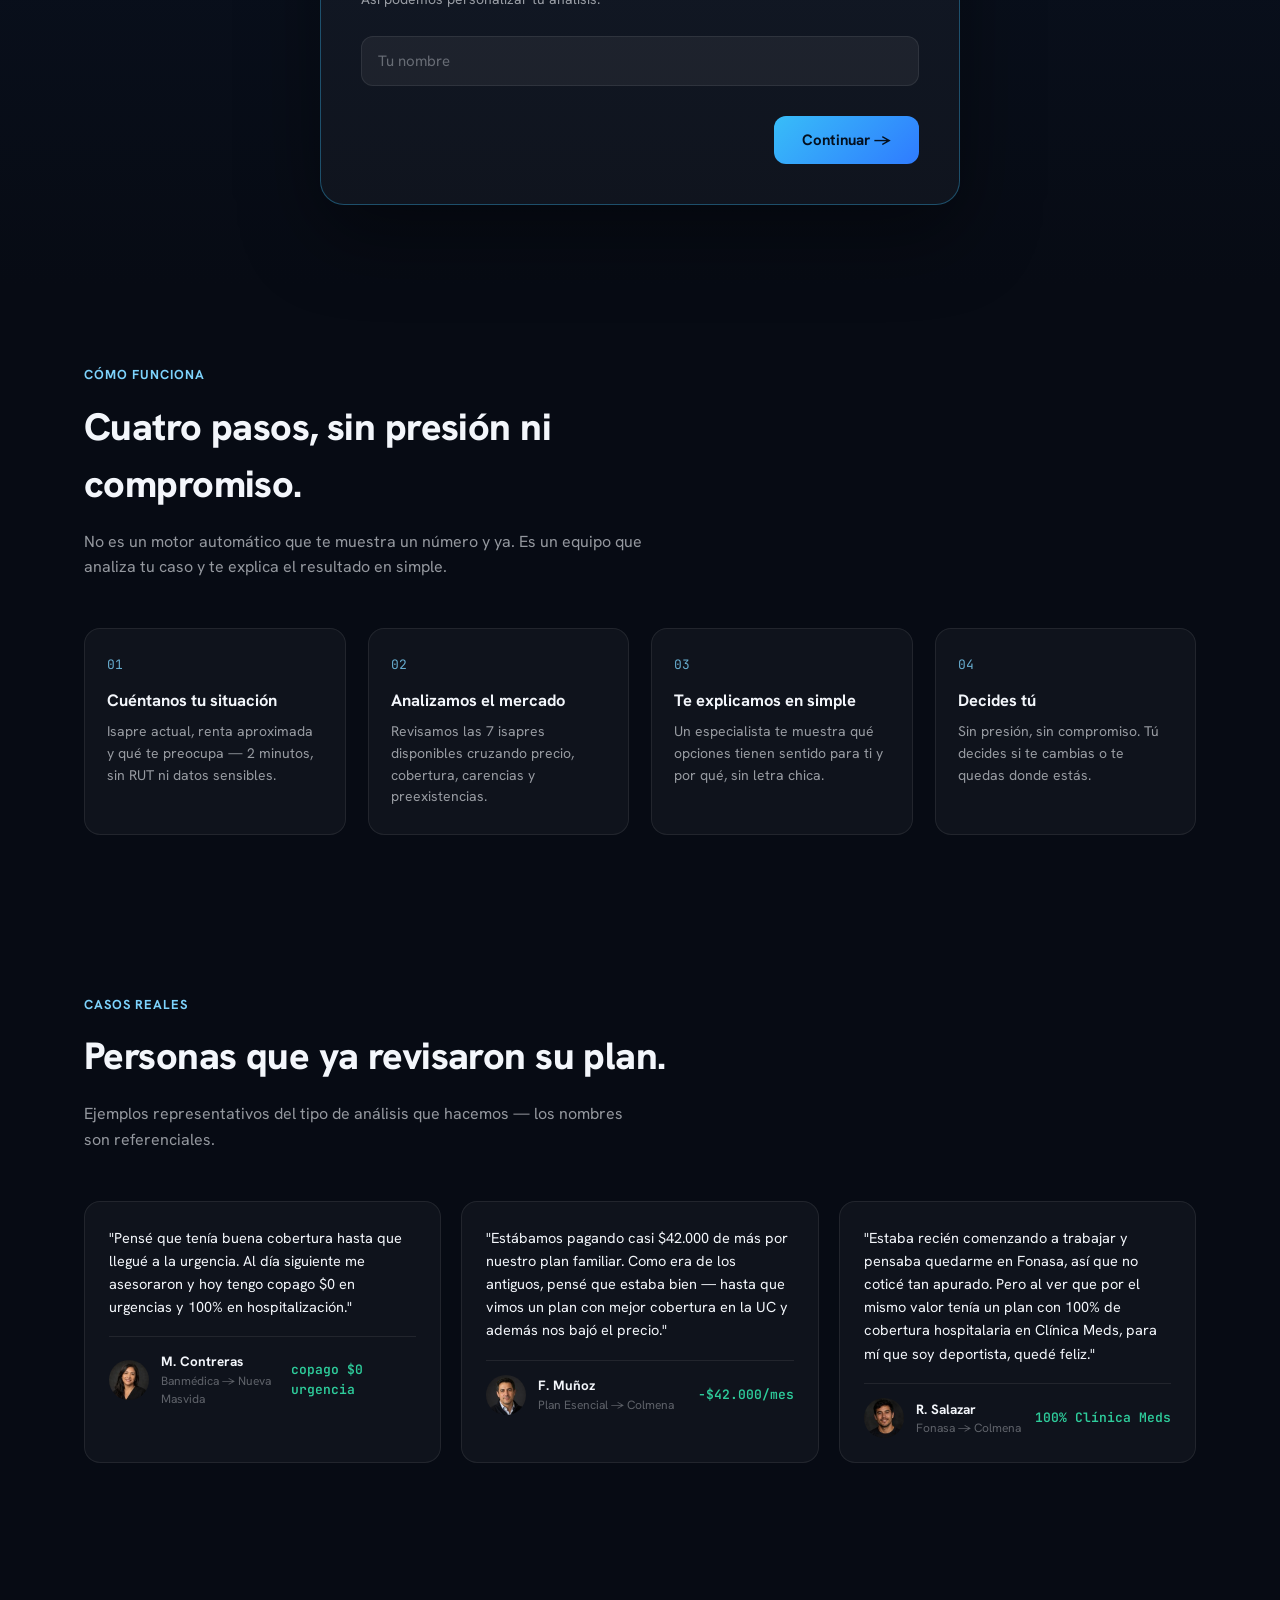
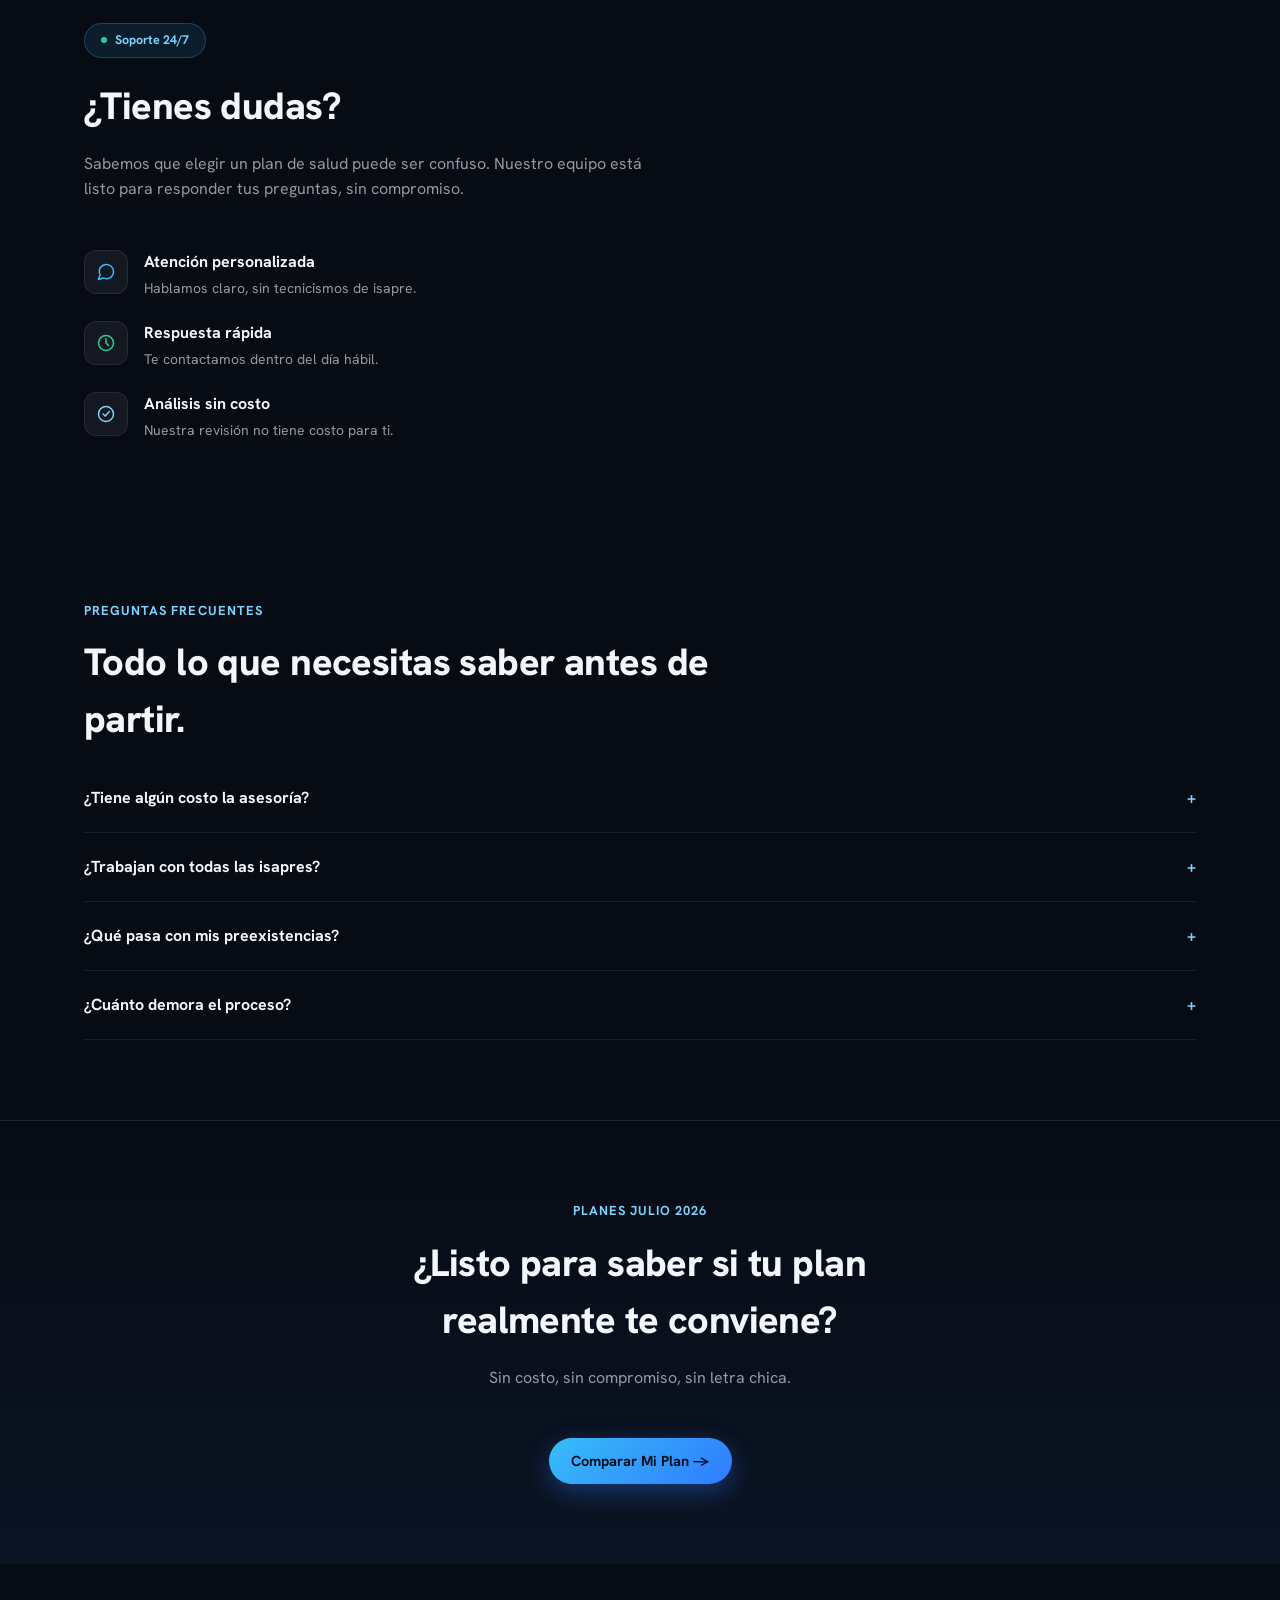
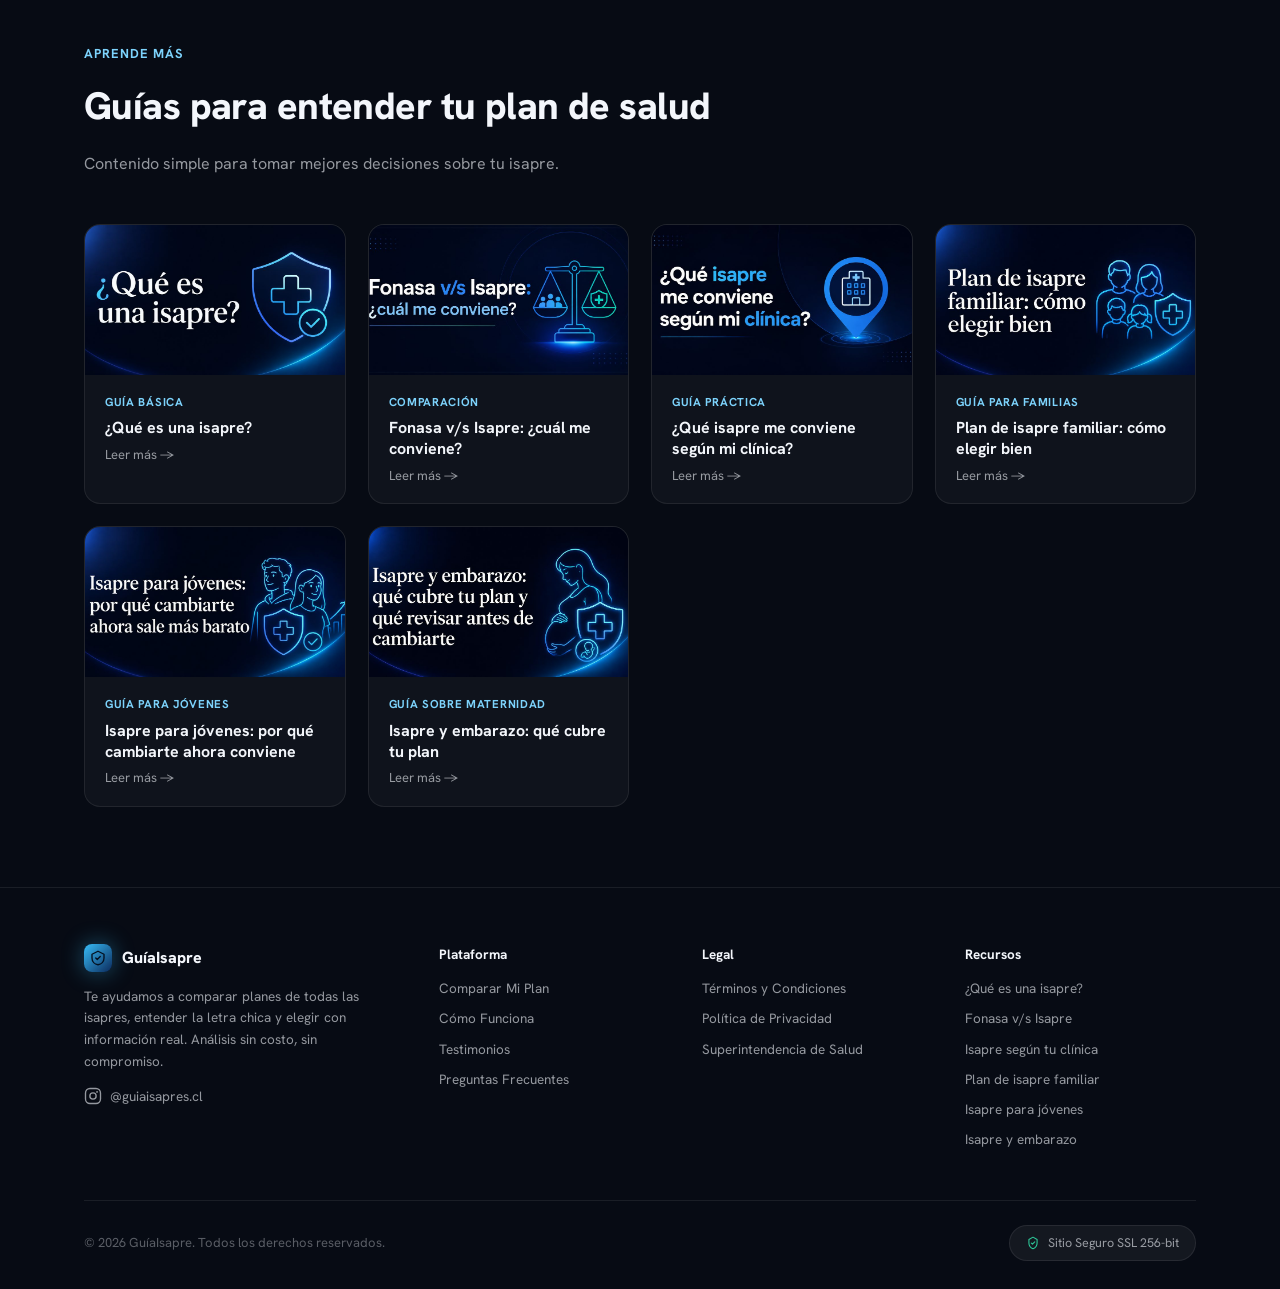
==== commit b9fd8f89: "Enable authorized Emilia quote intake with visitor consent" ====
--- a/index.html
+++ b/index.html
@@ -1034,5 +1034,5 @@
 }
 </script>
 <script src="/emilia.js?v=20261104" defer></script>
-</body>
+<script src="/emilia-quote.js?v=20261104-4" defer></script></body>
 </html>
